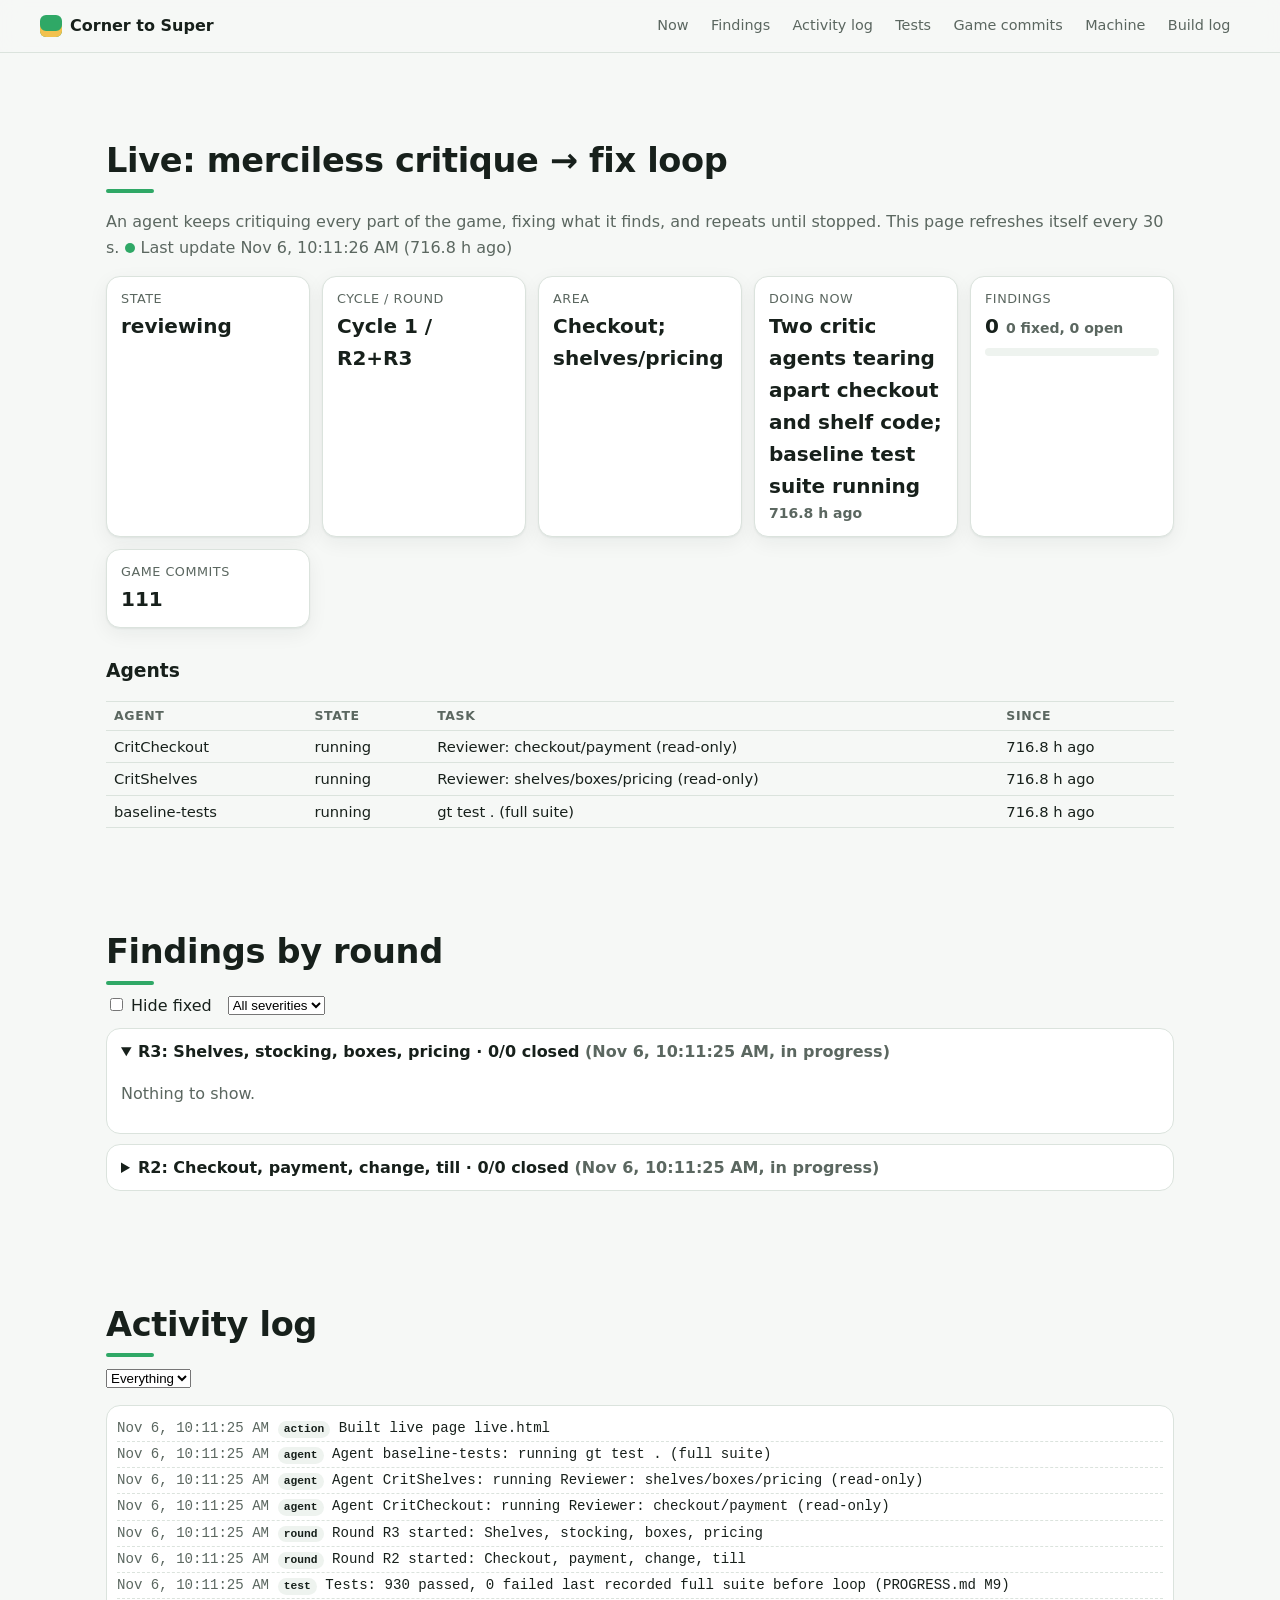
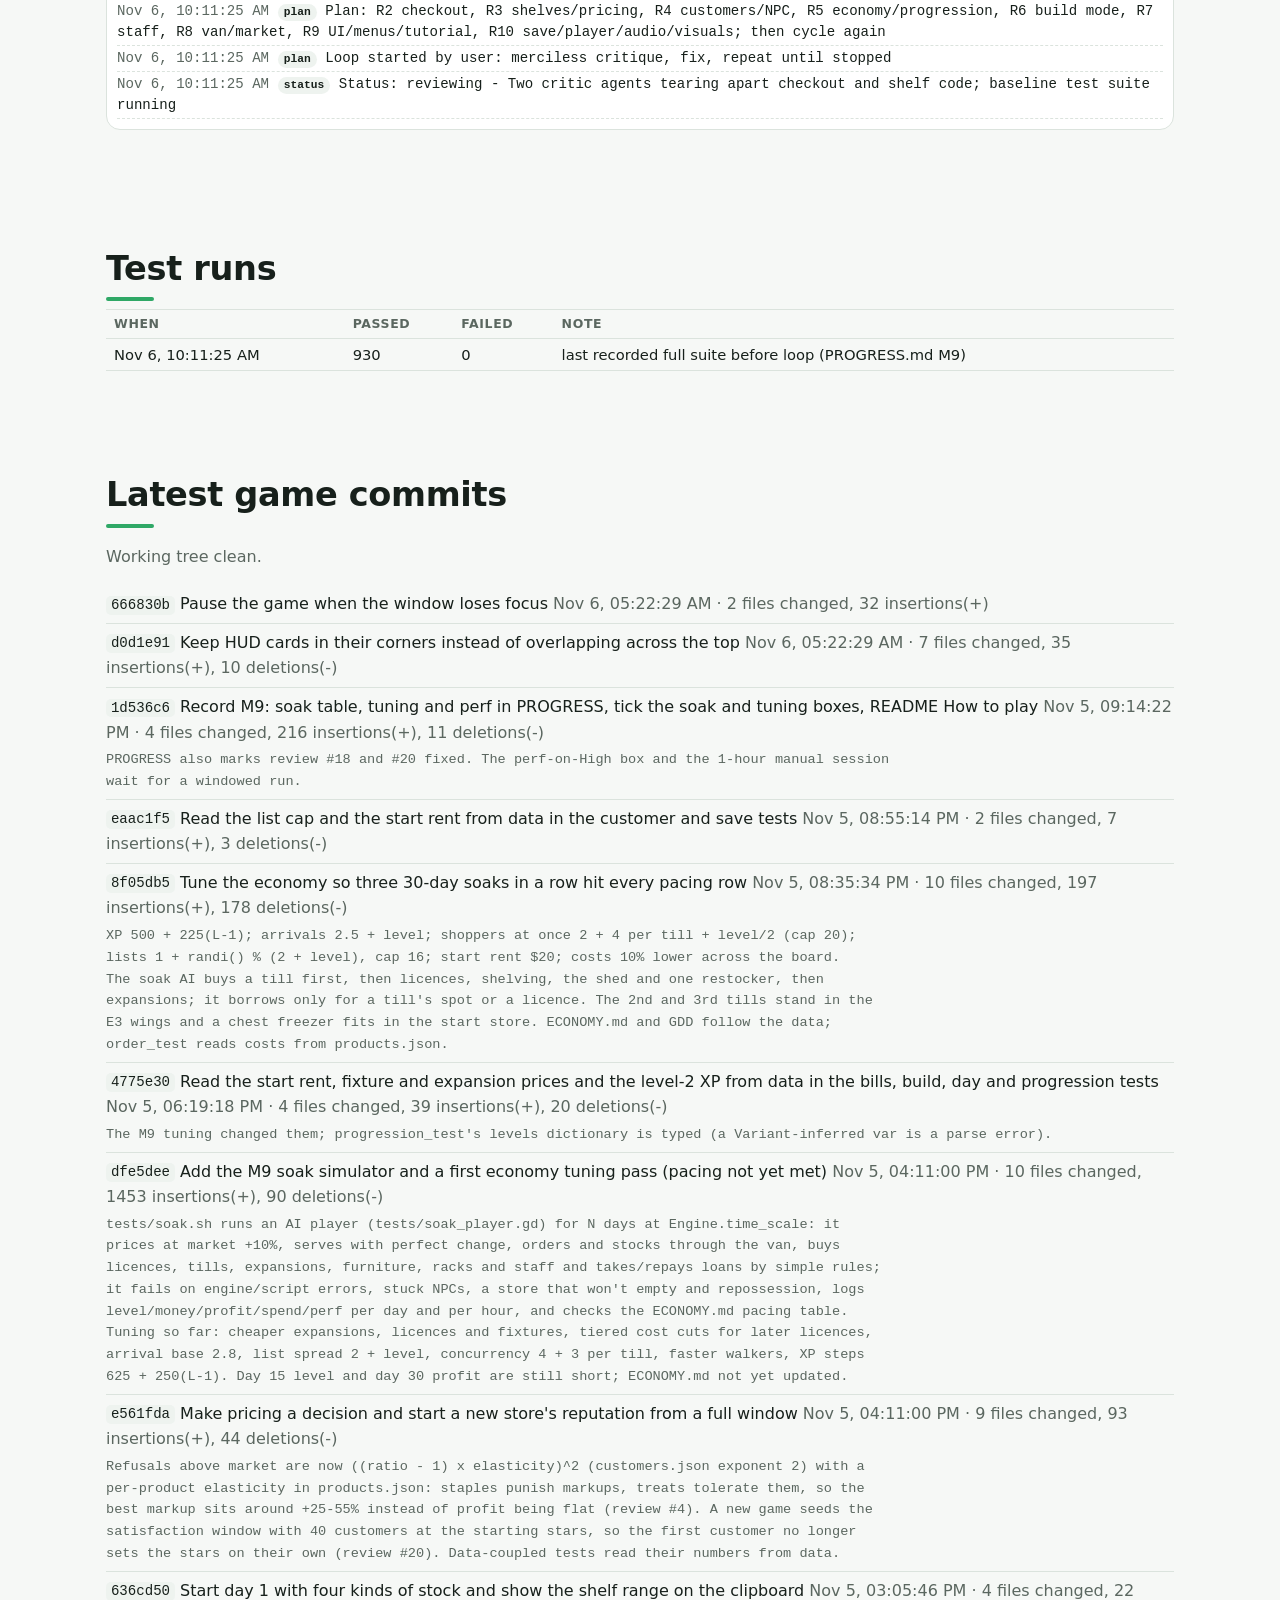
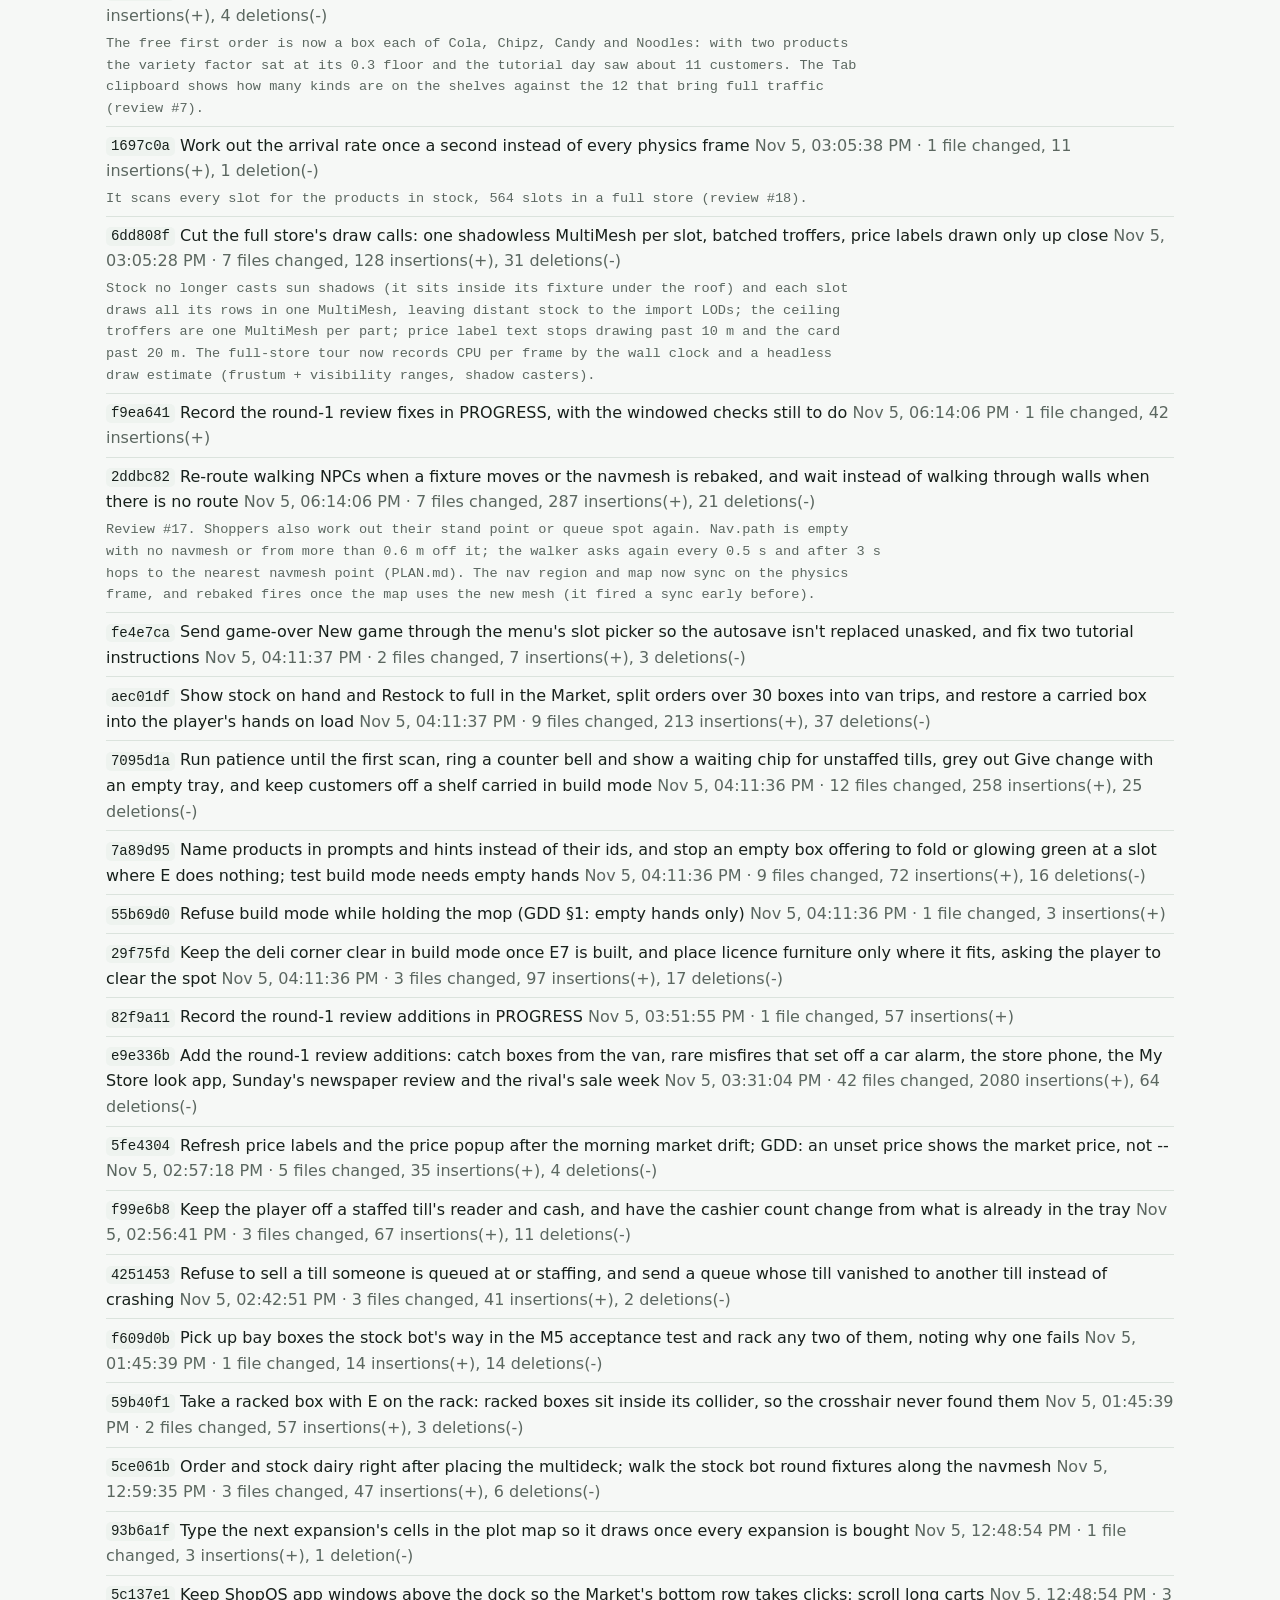
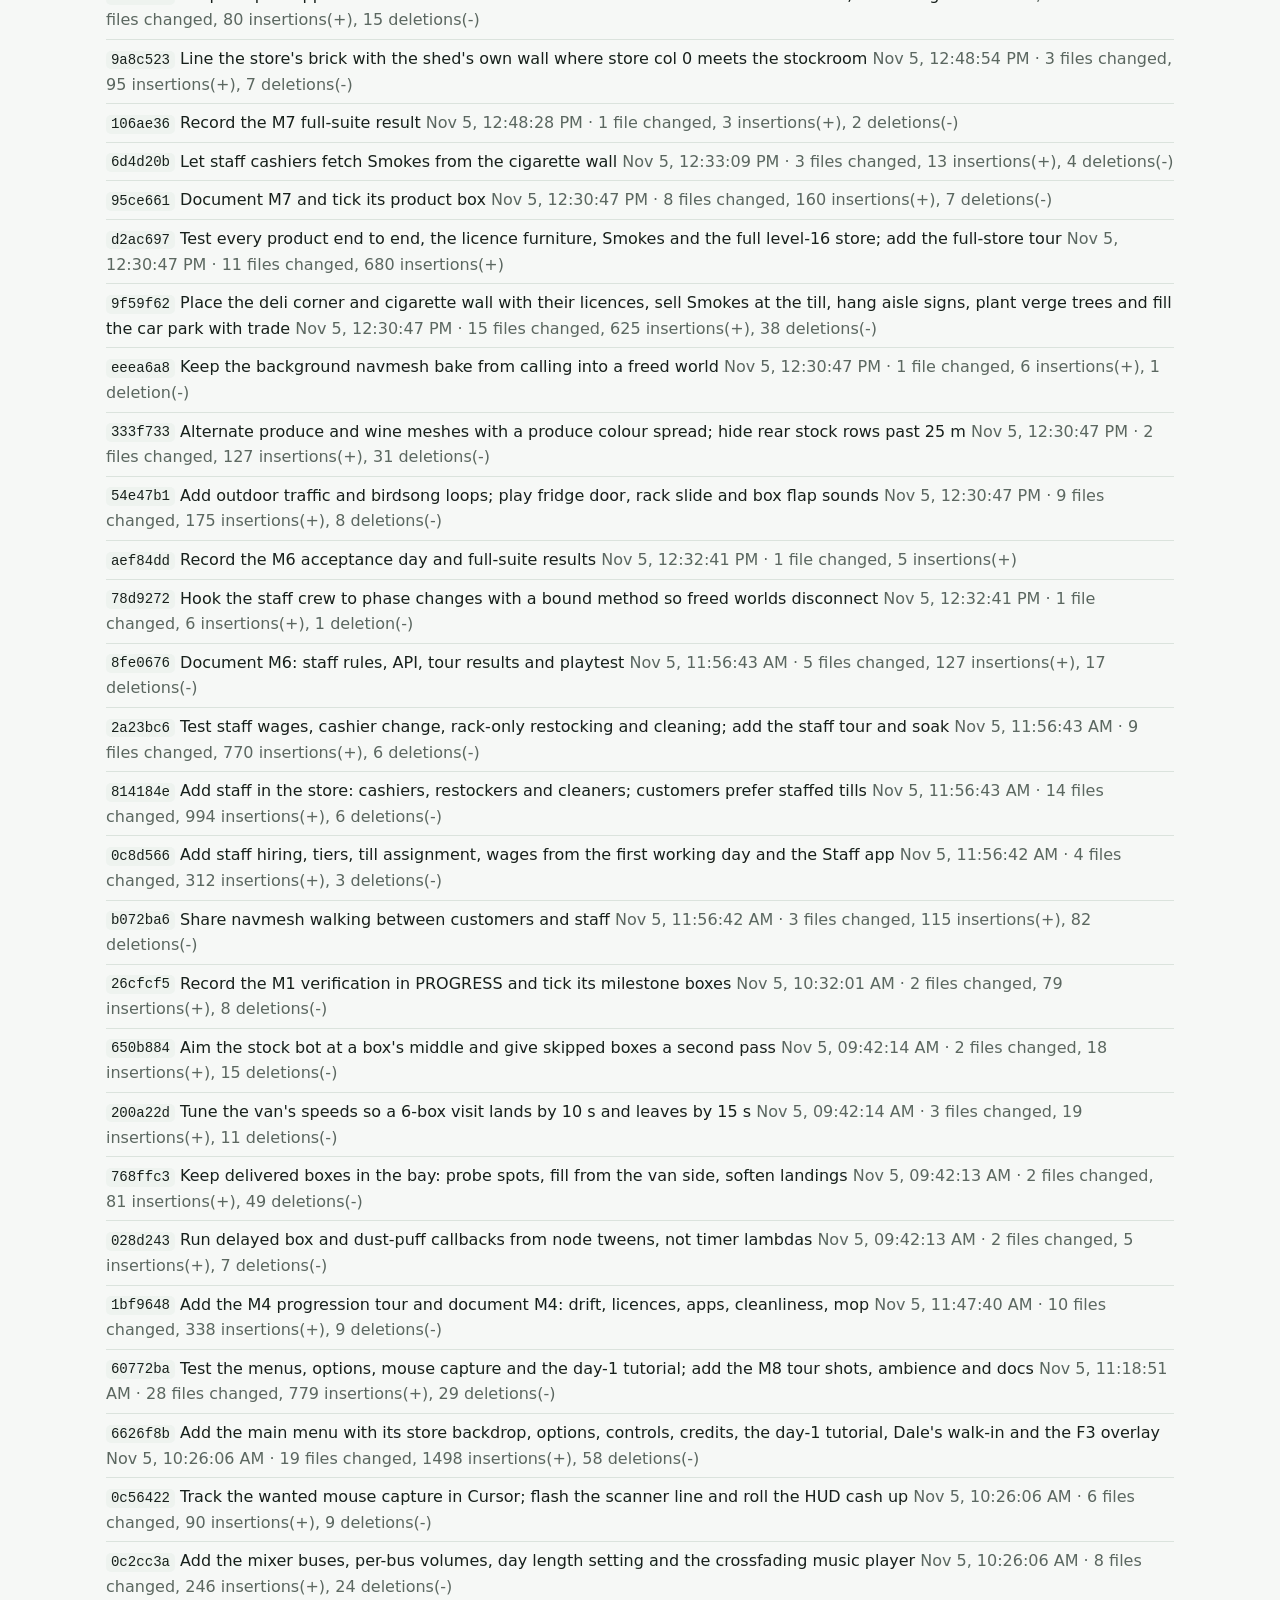
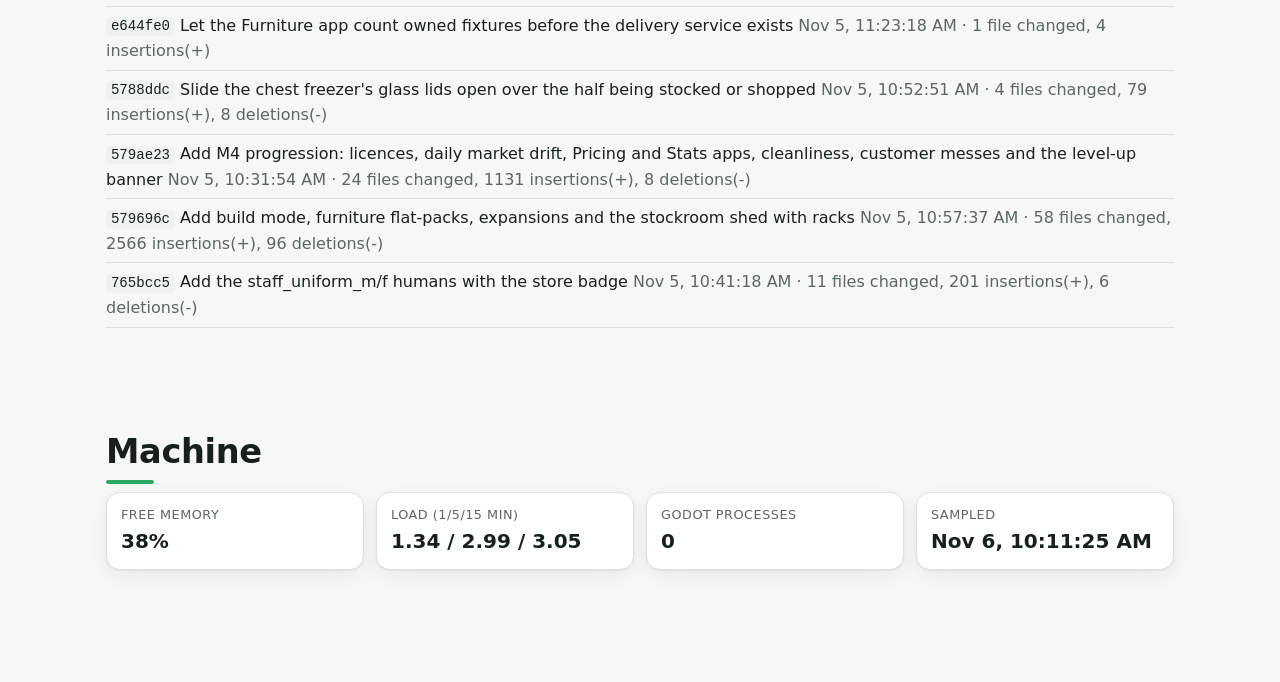
==== live.html @ 52a5455a "Live: Built live page live.html" ====
<!doctype html>
<html lang="en">
<head>
<meta charset="utf-8">
<meta name="viewport" content="width=device-width, initial-scale=1">
<title>Corner to Super: live review loop</title>
<meta name="color-scheme" content="light dark">
<link rel="stylesheet" href="style.css">
<link rel="stylesheet" href="live.css">
<script src="live.js" defer></script>
</head>
<body>
<header class="topbar">
  <a class="brand" href="index.html"><span class="logo" aria-hidden="true"></span>Corner to Super</a>
  <nav aria-label="Sections">
    <a href="#now">Now</a>
    <a href="#findings">Findings</a>
    <a href="#log">Activity log</a>
    <a href="#tests">Tests</a>
    <a href="#commits">Game commits</a>
    <a href="#machine">Machine</a>
    <a href="index.html">Build log</a>
  </nav>
</header>
<main>
<section id="now">
  <h2>Live: merciless critique &rarr; fix loop</h2>
  <p class="muted">An agent keeps critiquing every part of the game, fixing what it finds, and repeats until stopped.
    This page refreshes itself every 30 s. <span id="fresh"></span></p>
  <div class="cards" id="statuscards"></div>
  <h3>Agents</h3>
  <div id="agents"></div>
</section>
<section id="findings">
  <h2>Findings by round</h2>
  <div class="filters">
    <label><input type="checkbox" id="hideClosed"> Hide fixed</label>
    <select id="sevFilter"><option value="">All severities</option><option>P0</option><option>P1</option><option>P2</option><option>P3</option></select>
  </div>
  <div id="rounds"></div>
</section>
<section id="log">
  <h2>Activity log</h2>
  <select id="kindFilter"><option value="">Everything</option></select>
  <ol id="logList" class="loglist" reversed></ol>
</section>
<section id="tests">
  <h2>Test runs</h2>
  <div id="testTable"></div>
</section>
<section id="commits">
  <h2>Latest game commits</h2>
  <p class="muted" id="dirty"></p>
  <div id="commitList"></div>
</section>
<section id="machine">
  <h2>Machine</h2>
  <div class="cards" id="machineCards"></div>
</section>
</main>
</body>
</html>
---- style.css ----
:root {
  --green: #2FA866;
  --green-ink: #1f7d4a;
  --gold: #F2C14E;
  --gold-ink: #9a6c00;
  --red: #d9534f;
  --bg: #f6f8f6;
  --surface: #ffffff;
  --surface-2: #eef3ef;
  --text: #17201b;
  --muted: #5b6760;
  --line: #dbe3dd;
  --shadow: 0 1px 2px rgba(20, 40, 30, .06), 0 6px 20px rgba(20, 40, 30, .06);
  --radius: 14px;
  --font: system-ui, -apple-system, "Segoe UI", Roboto, "Helvetica Neue", Arial, sans-serif;
  --mono: ui-monospace, SFMono-Regular, Menlo, Consolas, monospace;
}
@media (prefers-color-scheme: dark) {
  :root {
    --green-ink: #5fd394;
    --gold-ink: #F2C14E;
    --bg: #0f1412;
    --surface: #161d1a;
    --surface-2: #1c2521;
    --text: #e6ece8;
    --muted: #98a59e;
    --line: #2a3530;
    --shadow: 0 1px 2px rgba(0, 0, 0, .3), 0 6px 20px rgba(0, 0, 0, .25);
  }
}

* { box-sizing: border-box; }
html { scroll-behavior: smooth; scroll-padding-top: 64px; }
@media (prefers-reduced-motion: reduce) { html { scroll-behavior: auto; } }
body {
  margin: 0; font: 16px/1.6 var(--font); color: var(--text); background: var(--bg);
  -webkit-text-size-adjust: 100%;
}
a { color: var(--green-ink); }
code { font: .88em var(--mono); background: var(--surface-2); padding: .1em .35em; border-radius: 5px; }
img { max-width: 100%; height: auto; display: block; }

.topbar {
  position: sticky; top: 0; z-index: 10; display: flex; align-items: center; gap: 1rem;
  padding: .6rem clamp(1rem, 4vw, 2.5rem); background: color-mix(in srgb, var(--bg) 88%, transparent);
  backdrop-filter: blur(10px); border-bottom: 1px solid var(--line);
}
.brand { font-weight: 800; color: var(--text); text-decoration: none; display: flex; align-items: center; gap: .5rem; white-space: nowrap; }
.logo { width: 22px; height: 22px; border-radius: 6px; background: var(--green); box-shadow: inset 0 -6px 0 var(--gold); }
.topbar nav { display: flex; gap: .2rem; overflow-x: auto; scrollbar-width: none; margin-left: auto; }
.topbar nav::-webkit-scrollbar { display: none; }
.topbar nav a { color: var(--muted); text-decoration: none; padding: .3rem .6rem; border-radius: 99px; font-size: .9rem; white-space: nowrap; }
.topbar nav a:hover { background: var(--surface-2); color: var(--text); }

main { max-width: 1180px; margin: 0 auto; padding: 0 clamp(1rem, 4vw, 2.5rem); }
section { padding: 3.5rem 0 1rem; }
h1, h2, h3 { line-height: 1.2; }
h2 { font-size: clamp(1.6rem, 3vw, 2.1rem); margin: 0 0 .5rem; letter-spacing: -.01em; }
h2::after { content: ""; display: block; width: 48px; height: 4px; border-radius: 2px; background: var(--green); margin-top: .5rem; }
section > h3 { margin-top: 2rem; }
.lead { color: var(--muted); max-width: 70ch; }

.hero { display: grid; grid-template-columns: 1.3fr 1fr; gap: 2.5rem; align-items: center; padding-top: 3rem; }
.eyebrow { text-transform: uppercase; letter-spacing: .08em; font-size: .78rem; color: var(--green-ink); font-weight: 700; margin: 0; }
.hero h1 { font-size: clamp(2.6rem, 7vw, 4.4rem); margin: .2rem 0 .6rem; letter-spacing: -.03em; font-weight: 900; }
.hero h1 { background: linear-gradient(90deg, var(--green) 0%, var(--green) 55%, var(--gold) 100%); -webkit-background-clip: text; background-clip: text; color: transparent; }
.pitch { font-size: 1.22rem; }
.gold { color: var(--gold-ink); font-weight: 700; }
.note { font-size: .88rem; color: var(--muted); border-left: 3px solid var(--gold); padding-left: .8rem; }
.hero-stats { display: flex; flex-wrap: wrap; gap: .5rem; margin: 1rem 0; }
.hero-stats span { background: var(--surface); border: 1px solid var(--line); border-radius: 99px; padding: .25rem .75rem; font-size: .9rem; }
.hero-stats b { color: var(--green-ink); }
.hero-fig { margin: 0; background: var(--surface); border-radius: var(--radius); padding: .7rem; box-shadow: var(--shadow); border: 1px solid var(--line); transform: rotate(1.2deg); }
.hero-fig img { border-radius: 10px; width: 100%; }
figcaption { font-size: .84rem; color: var(--muted); margin-top: .5rem; }

.grid { display: grid; gap: 1rem; }
.features { grid-template-columns: repeat(auto-fill, minmax(320px, 1fr)); }
.two { grid-template-columns: repeat(auto-fit, minmax(min(100%, 420px), 1fr)); }
.card { background: var(--surface); border: 1px solid var(--line); border-radius: var(--radius); padding: 1.1rem 1.25rem; box-shadow: var(--shadow); }
.card h3 { margin: 0 0 .5rem; font-size: 1.1rem; }
.card ul { margin: 0; padding-left: 1.1rem; }
.card li { margin: .3rem 0; font-size: .95rem; }
.card p { font-size: .95rem; }
.card.accent-gold { border-top: 4px solid var(--gold); }
.card.accent-green { border-top: 4px solid var(--green); }
.ico { margin-right: .2rem; }

/* Timeline */
.legend { display: flex; flex-wrap: wrap; gap: .4rem .9rem; margin: 1rem 0; font-size: .85rem; color: var(--muted); }
.legend span::before { content: ""; display: inline-block; width: 10px; height: 10px; border-radius: 50%; margin-right: .35rem; background: var(--k); vertical-align: middle; }
.timeline { list-style: none; margin: 0; padding: 0 0 0 1.6rem; position: relative; }
.timeline::before { content: ""; position: absolute; left: .45rem; top: .4rem; bottom: .4rem; width: 3px; border-radius: 2px; background: linear-gradient(var(--green), var(--gold)); }
.timeline li { position: relative; margin: 0 0 1rem; }
.timeline li.day { margin: 1.4rem 0 .8rem; font-weight: 800; color: var(--muted); text-transform: uppercase; letter-spacing: .06em; font-size: .8rem; }
.timeline li.day::before { content: ""; position: absolute; left: -1.5rem; top: .35rem; width: 14px; height: 14px; border-radius: 4px; background: var(--text); }
.timeline .ev { background: var(--surface); border: 1px solid var(--line); border-radius: 12px; padding: .7rem 1rem; box-shadow: var(--shadow); }
.timeline .ev::before { content: ""; position: absolute; left: -1.42rem; top: 1rem; width: 12px; height: 12px; border-radius: 50%; background: var(--k, var(--green)); border: 3px solid var(--bg); }
.timeline time { font: 700 .82rem var(--mono); color: var(--muted); margin-right: .5rem; }
.timeline .kind { font-size: .72rem; text-transform: uppercase; letter-spacing: .06em; font-weight: 700; color: var(--k); }
.timeline h4 { margin: .15rem 0 .25rem; font-size: 1.02rem; }
.timeline p { margin: 0; font-size: .93rem; }
.k-plan { --k: #6c8cff; } .k-process { --k: #9b7bd8; } .k-milestone { --k: var(--green); }
.k-incident { --k: var(--red); } .k-review { --k: var(--gold); } .k-test { --k: #2bb3b1; }
.commits { margin-top: 1.5rem; background: var(--surface); border: 1px solid var(--line); border-radius: 12px; padding: .7rem 1rem; }
.commits summary { cursor: pointer; font-weight: 700; }
.commits ol { list-style: none; padding: 0; margin: .6rem 0 0; max-height: 420px; overflow: auto; font-size: .88rem; }
.commits li { display: grid; grid-template-columns: 7.5rem 4.5rem 1fr; gap: .5rem; padding: .25rem 0; border-top: 1px solid var(--line); }
.commits li span { color: var(--muted); font-family: var(--mono); font-size: .82rem; }

/* Diagram */
.diagram { margin: 1.5rem 0; background: var(--surface); border: 1px solid var(--line); border-radius: var(--radius); padding: 1rem; box-shadow: var(--shadow); overflow-x: auto; }
.diagram svg { min-width: 640px; width: 100%; height: auto; }
.dg-box rect { fill: var(--surface-2); stroke: var(--line); stroke-width: 1.5; }
.dg-main rect { fill: color-mix(in srgb, var(--green) 18%, var(--surface)); stroke: var(--green); }
.dg-gt rect { fill: color-mix(in srgb, var(--gold) 22%, var(--surface)); stroke: var(--gold); }
.dg-review rect { fill: color-mix(in srgb, var(--gold) 12%, var(--surface)); stroke: var(--gold-ink); stroke-dasharray: 5 4; }
.dg-agents > rect { fill: color-mix(in srgb, var(--green) 7%, var(--surface)); stroke: var(--green); stroke-dasharray: 6 4; }
.dg-chip rect { fill: var(--surface); stroke: var(--green); }
.diagram text { fill: var(--text); font: 700 15px var(--font); text-anchor: middle; }
.diagram .dg-chip text { font: 600 11.5px var(--font); }
.diagram .dg-sub { fill: var(--muted); font: 500 12px var(--font); }
.diagram .dg-left { text-anchor: start; }
.dg-lines path { fill: none; stroke: var(--muted); stroke-width: 2; }
.dg-arrowhead { fill: var(--muted); }

/* Tables */
.table-wrap { overflow-x: auto; background: var(--surface); border: 1px solid var(--line); border-radius: var(--radius); box-shadow: var(--shadow); }
table { border-collapse: collapse; width: 100%; font-size: .92rem; }
caption { text-align: left; font-weight: 700; padding: .8rem 1rem .4rem; }
th, td { text-align: left; padding: .45rem 1rem; border-top: 1px solid var(--line); vertical-align: top; }
th { font-size: .78rem; text-transform: uppercase; letter-spacing: .05em; color: var(--muted); }
td.num, th.num { text-align: right; font-variant-numeric: tabular-nums; }
tr.wip td { color: var(--muted); font-style: italic; }
.ok { color: var(--green-ink); font-weight: 700; } .bad { color: var(--red); font-weight: 700; }
.agents td:first-child { font-family: var(--mono); font-size: .85rem; white-space: nowrap; }

/* Numbers */
.stats { display: grid; grid-template-columns: repeat(auto-fill, minmax(150px, 1fr)); gap: .8rem; margin: 1rem 0 1.5rem; }
.stat { background: var(--surface); border: 1px solid var(--line); border-radius: var(--radius); padding: .9rem 1rem; box-shadow: var(--shadow); }
.stat b { display: block; font-size: 1.9rem; line-height: 1.1; color: var(--green-ink); font-variant-numeric: tabular-nums; }
.stat.gold b { color: var(--gold-ink); }
.stat span { font-size: .85rem; color: var(--muted); }
.chart-fig { margin: 0 0 1.5rem; background: var(--surface); border: 1px solid var(--line); border-radius: var(--radius); padding: 1rem; box-shadow: var(--shadow); }
.chart-fig figcaption { margin: 0 0 .6rem; }
.chart svg { width: 100%; height: auto; display: block; overflow: visible; }
.chart .axis { stroke: var(--line); }
.chart text { fill: var(--muted); font: 11px var(--font); }
.chart .lbl { fill: var(--text); font-weight: 700; }
.chart .lbl.fail { fill: var(--red); }
.chart .line { fill: none; stroke: var(--green); stroke-width: 2.5; }
.chart .area { fill: color-mix(in srgb, var(--green) 14%, transparent); }
.chart .dot { fill: var(--green); stroke: var(--surface); stroke-width: 2; }
.chart .dot.fail { fill: var(--surface); stroke: var(--red); stroke-width: 2.5; }
.chart .bar { fill: var(--gold); }
.chart .bar:hover, .chart .dot:hover { opacity: .75; }

/* Gallery */
.gallery { display: grid; grid-template-columns: repeat(auto-fit, minmax(min(100%, 300px), 1fr)); gap: 1rem; align-items: start; }
.gallery figure { margin: 0; background: var(--surface); border: 1px solid var(--line); border-radius: var(--radius); padding: .6rem; box-shadow: var(--shadow); }
.gallery img { border-radius: 8px; }
.tracks li { font-style: italic; }

/* Status */
.wip-card { border-left: 4px solid var(--gold); }
.wip-card .who { font-size: .82rem; color: var(--muted); font-family: var(--mono); }
.deferred details { background: var(--surface); border: 1px solid var(--line); border-radius: 12px; padding: .6rem 1rem; margin: .5rem 0; }
.deferred summary { cursor: pointer; font-weight: 700; }
.deferred summary small { color: var(--muted); font-weight: 500; margin-left: .4rem; }
.deferred ul { margin: .5rem 0 .2rem; padding-left: 1.2rem; font-size: .92rem; }
.deferred li { margin: .3rem 0; overflow-wrap: anywhere; }

footer { max-width: 1180px; margin: 3rem auto 0; padding: 1.5rem clamp(1rem, 4vw, 2.5rem) 3rem; color: var(--muted); font-size: .85rem; border-top: 1px solid var(--line); }

@media (max-width: 820px) {
  .hero { grid-template-columns: 1fr; gap: 1.5rem; }
  .hero-fig { transform: none; max-width: 480px; }
  .topbar .brand { display: none; }
  .topbar nav { margin-left: 0; }
  .commits li { grid-template-columns: 6.5rem 1fr; }
  .commits li span:nth-child(2) { display: none; }
}
---- live.css ----
main { max-width: 1100px; margin: 0 auto; padding: 0 16px 64px; }
section { margin: 32px 0; }
.muted { color: var(--muted); }
.cards { display: grid; grid-template-columns: repeat(auto-fit, minmax(170px, 1fr)); gap: 12px; }
.card { background: var(--surface); border: 1px solid var(--line); border-radius: var(--radius); padding: 12px 14px; box-shadow: var(--shadow); }
.card .k { font-size: .8em; color: var(--muted); text-transform: uppercase; letter-spacing: .04em; }
.card .v { font-size: 1.25em; font-weight: 600; word-break: break-word; }
.pill { display: inline-block; padding: 0 .55em; border-radius: 99px; font-size: .8em; font-weight: 600; background: var(--surface-2); }
.P0 { background: var(--red); color: #fff; }
.P1 { background: #e8833a; color: #fff; }
.P2 { background: var(--gold); color: #222; }
.P3 { background: var(--surface-2); }
.st-open { background: var(--red); color: #fff; }
.st-fixed { background: var(--green); color: #fff; }
.st-wontfix, .st-dup { background: var(--muted); color: #fff; }
.st-wip { background: var(--gold); color: #222; }
details.round { background: var(--surface); border: 1px solid var(--line); border-radius: var(--radius); padding: 10px 14px; margin: 10px 0; }
details.round summary { cursor: pointer; font-weight: 600; }
.finding { border-top: 1px solid var(--line); padding: 8px 0; }
.finding .detail { white-space: pre-wrap; font-size: .92em; color: var(--muted); margin-top: 4px; }
.bar { height: 8px; background: var(--surface-2); border-radius: 99px; overflow: hidden; margin: 6px 0; }
.bar > span { display: block; height: 100%; background: var(--green); }
.loglist { font: .88em/1.5 var(--mono); padding-left: 0; list-style: none; max-height: 70vh; overflow: auto; background: var(--surface); border: 1px solid var(--line); border-radius: var(--radius); padding: 10px; }
.loglist li { padding: 2px 0; border-bottom: 1px dashed var(--line); }
.loglist time { color: var(--muted); margin-right: .6em; }
table { border-collapse: collapse; width: 100%; font-size: .92em; }
th, td { text-align: left; padding: 4px 8px; border-bottom: 1px solid var(--line); vertical-align: top; }
.commit { border-bottom: 1px solid var(--line); padding: 6px 0; }
.commit pre { white-space: pre-wrap; font-size: .85em; color: var(--muted); margin: 4px 0 0; }
.filters { display: flex; gap: 16px; align-items: center; margin-bottom: 8px; }
.live-dot { display: inline-block; width: 10px; height: 10px; border-radius: 50%; background: var(--green); margin-right: 6px; animation: pulse 1.6s infinite; }
@keyframes pulse { 50% { opacity: .3; } }
@media (prefers-reduced-motion: reduce) { .live-dot { animation: none; } }
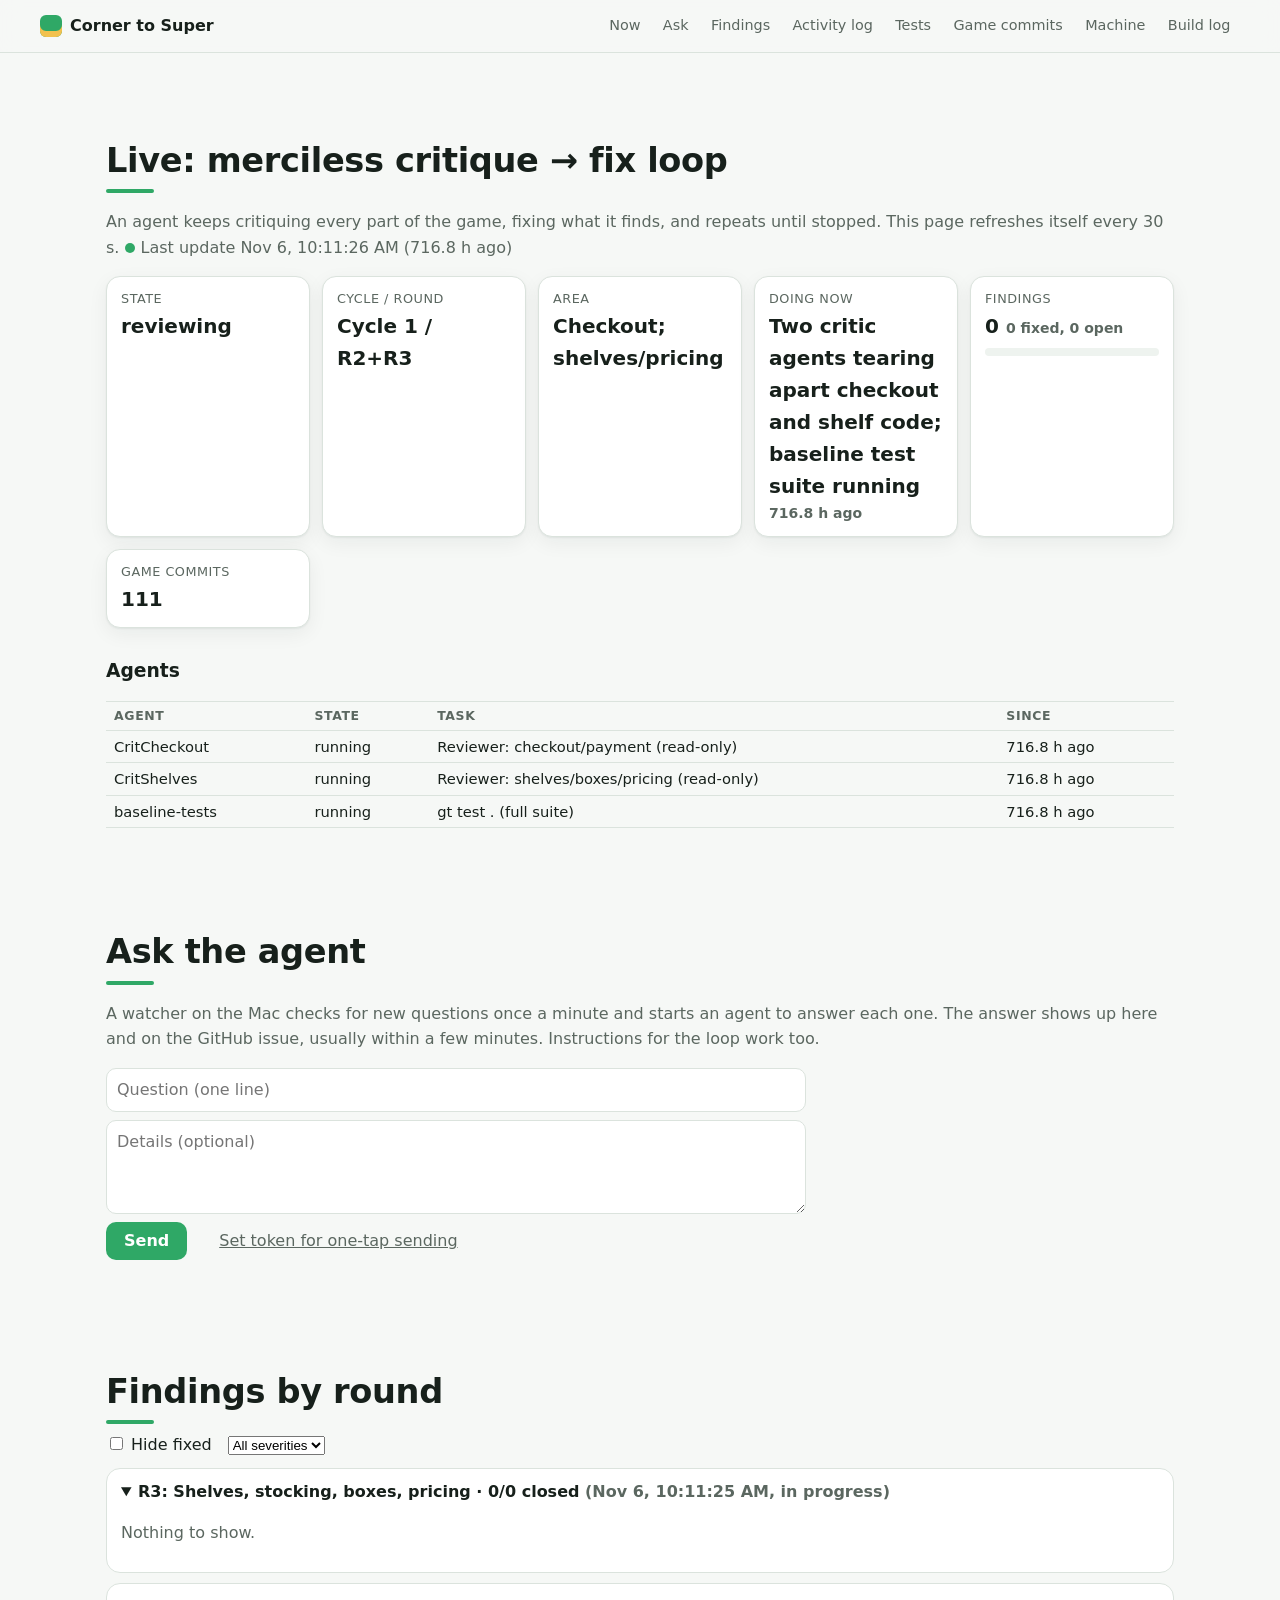
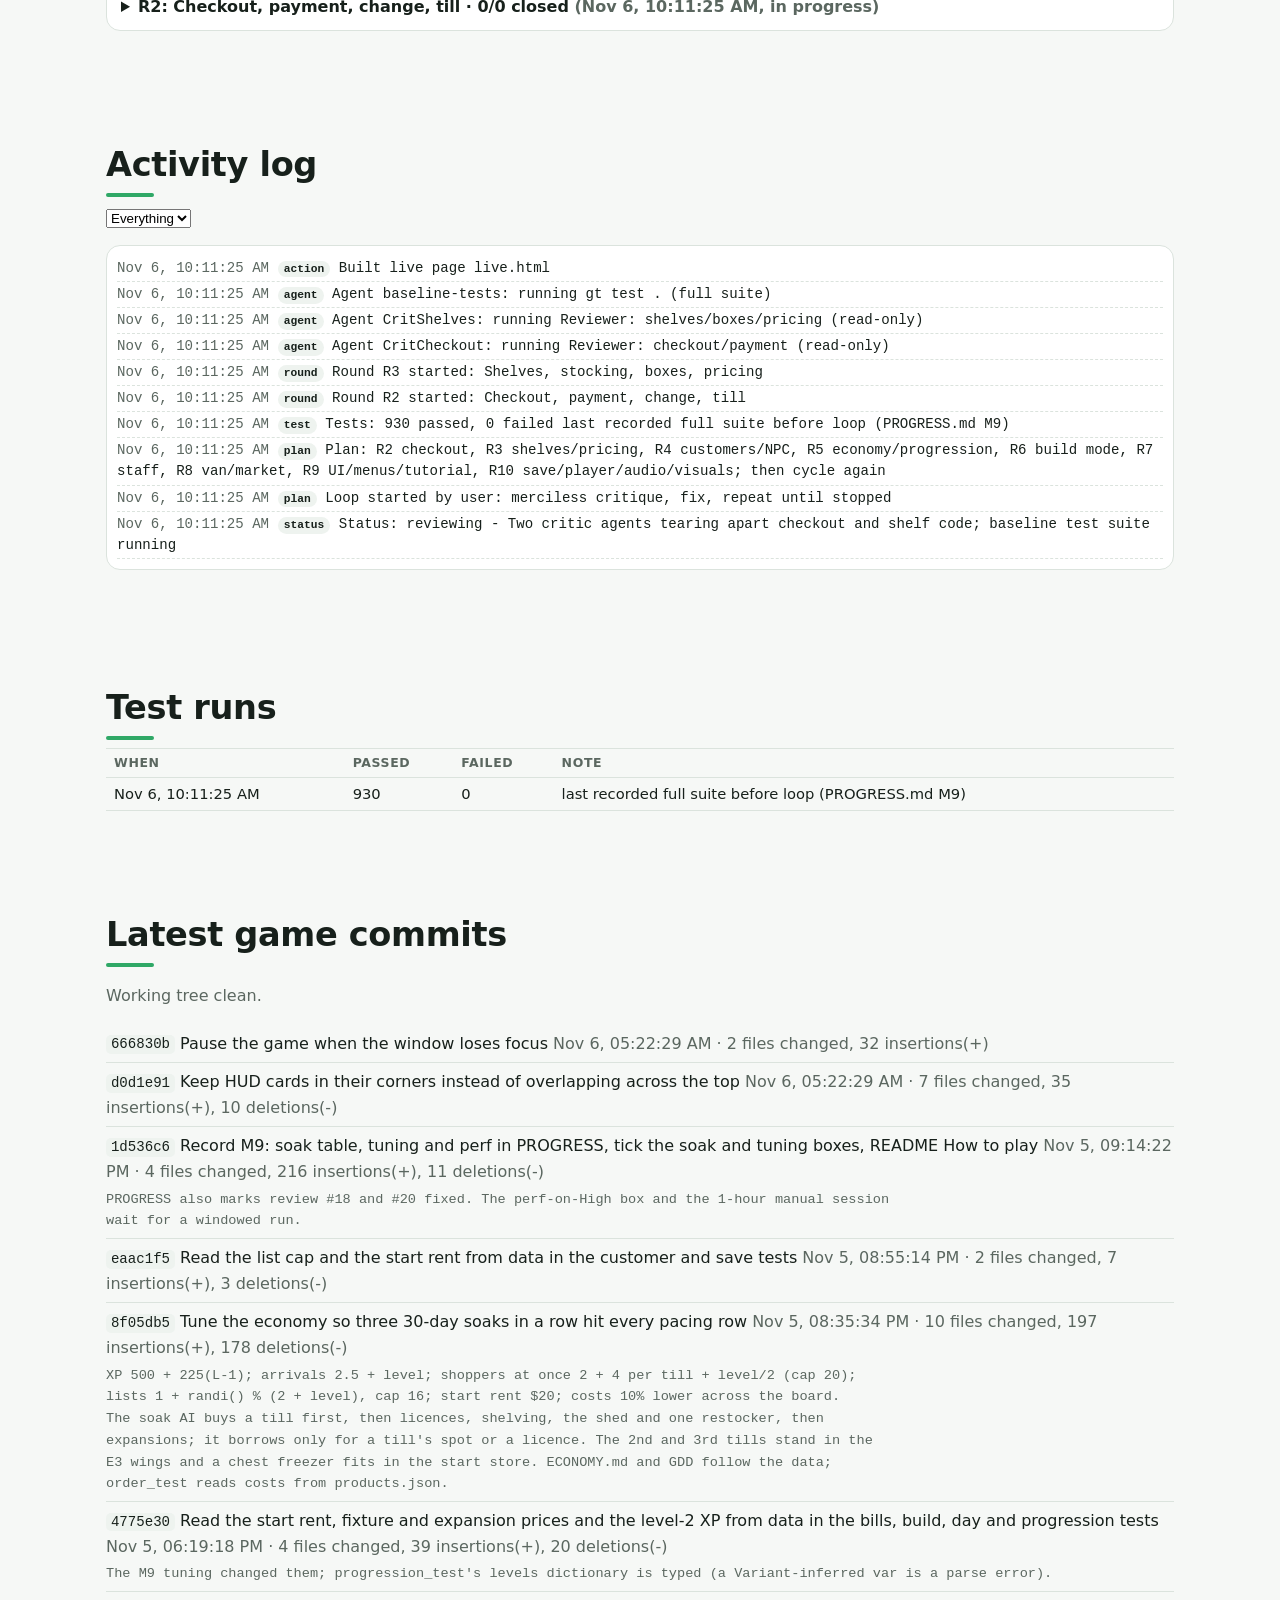
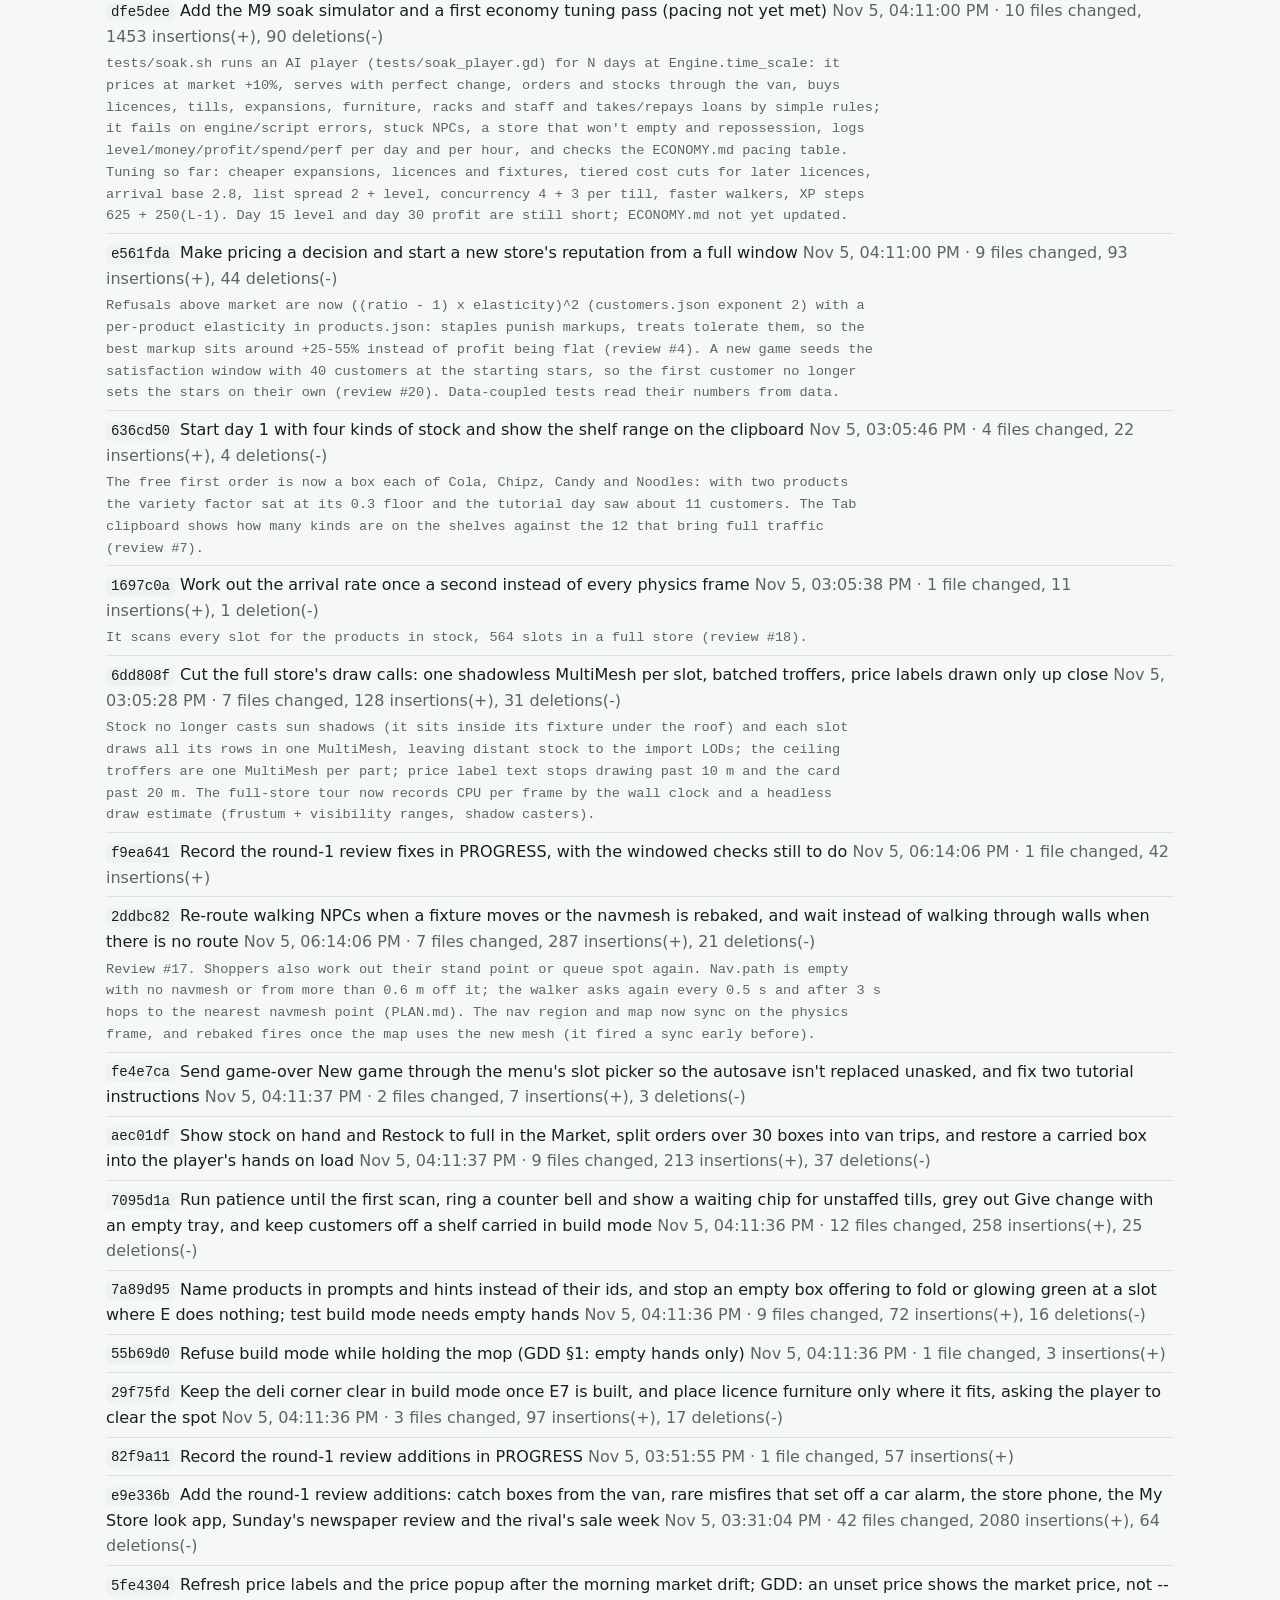
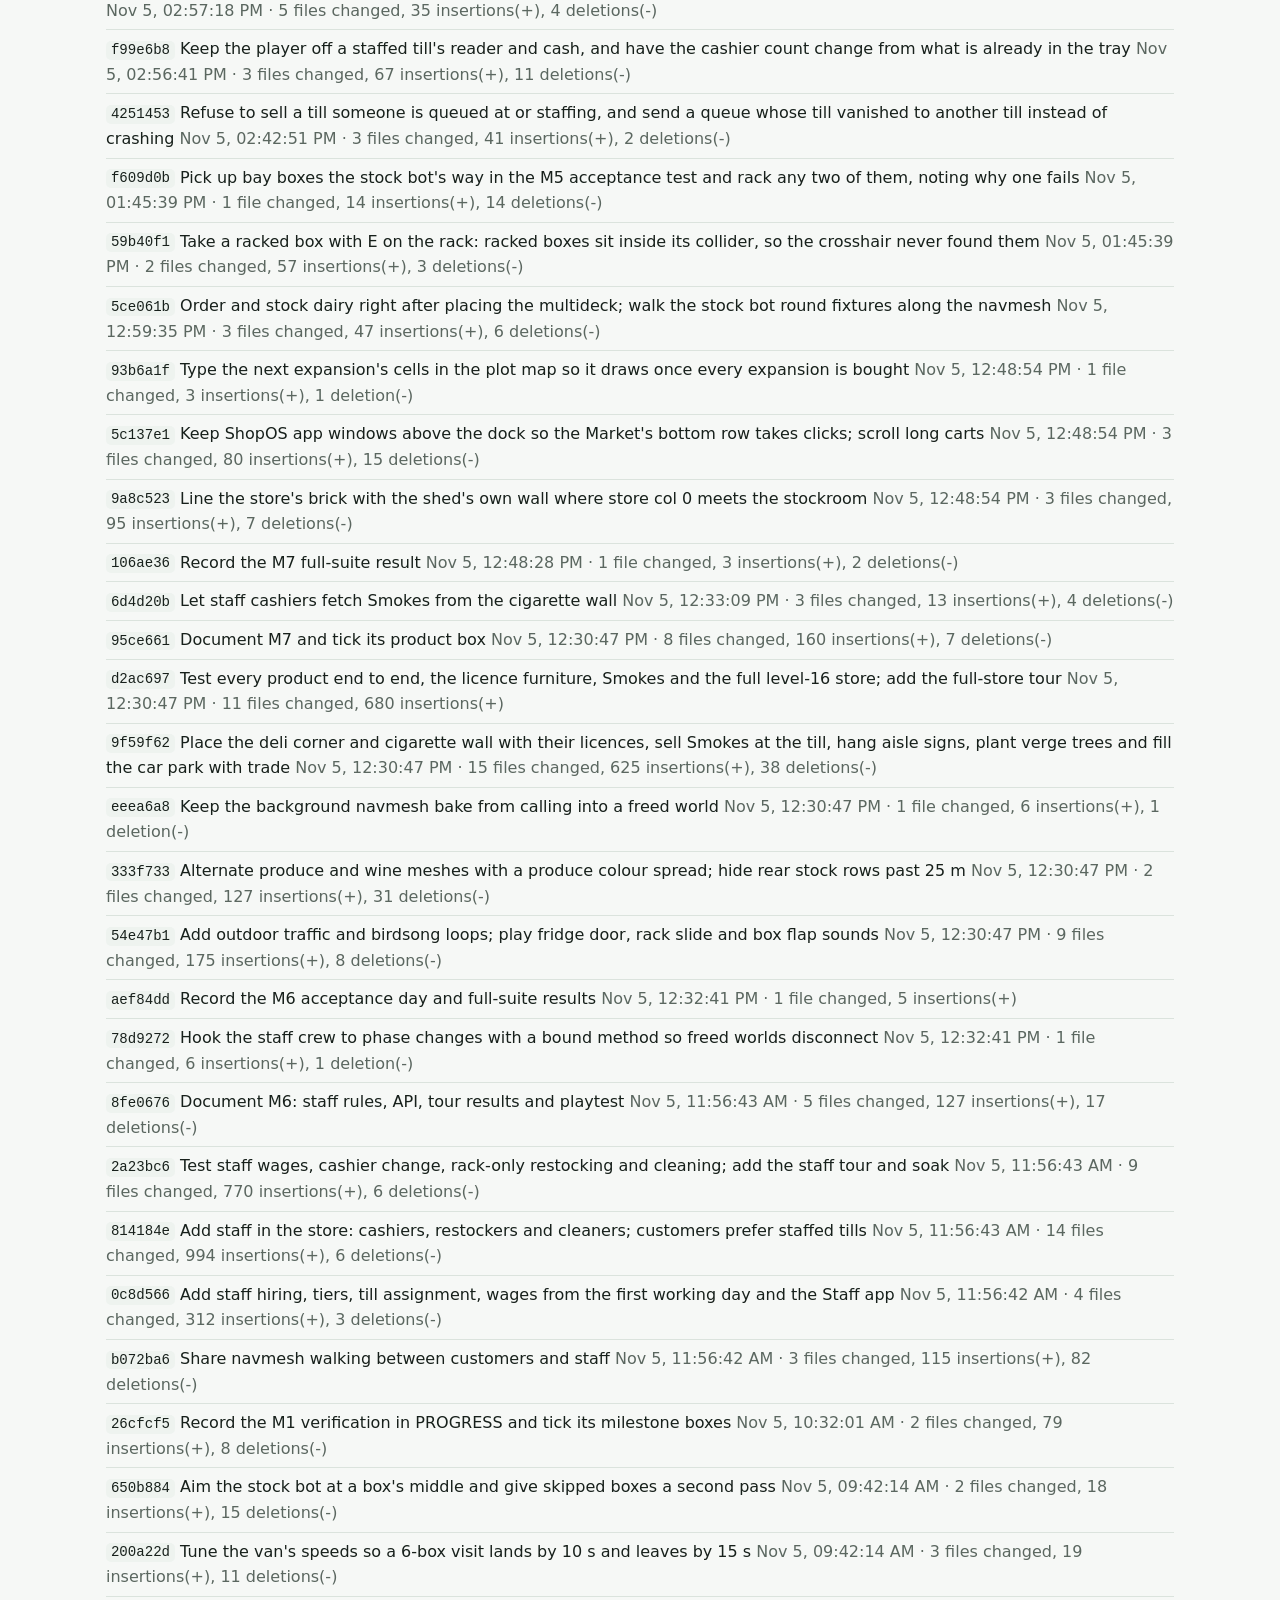
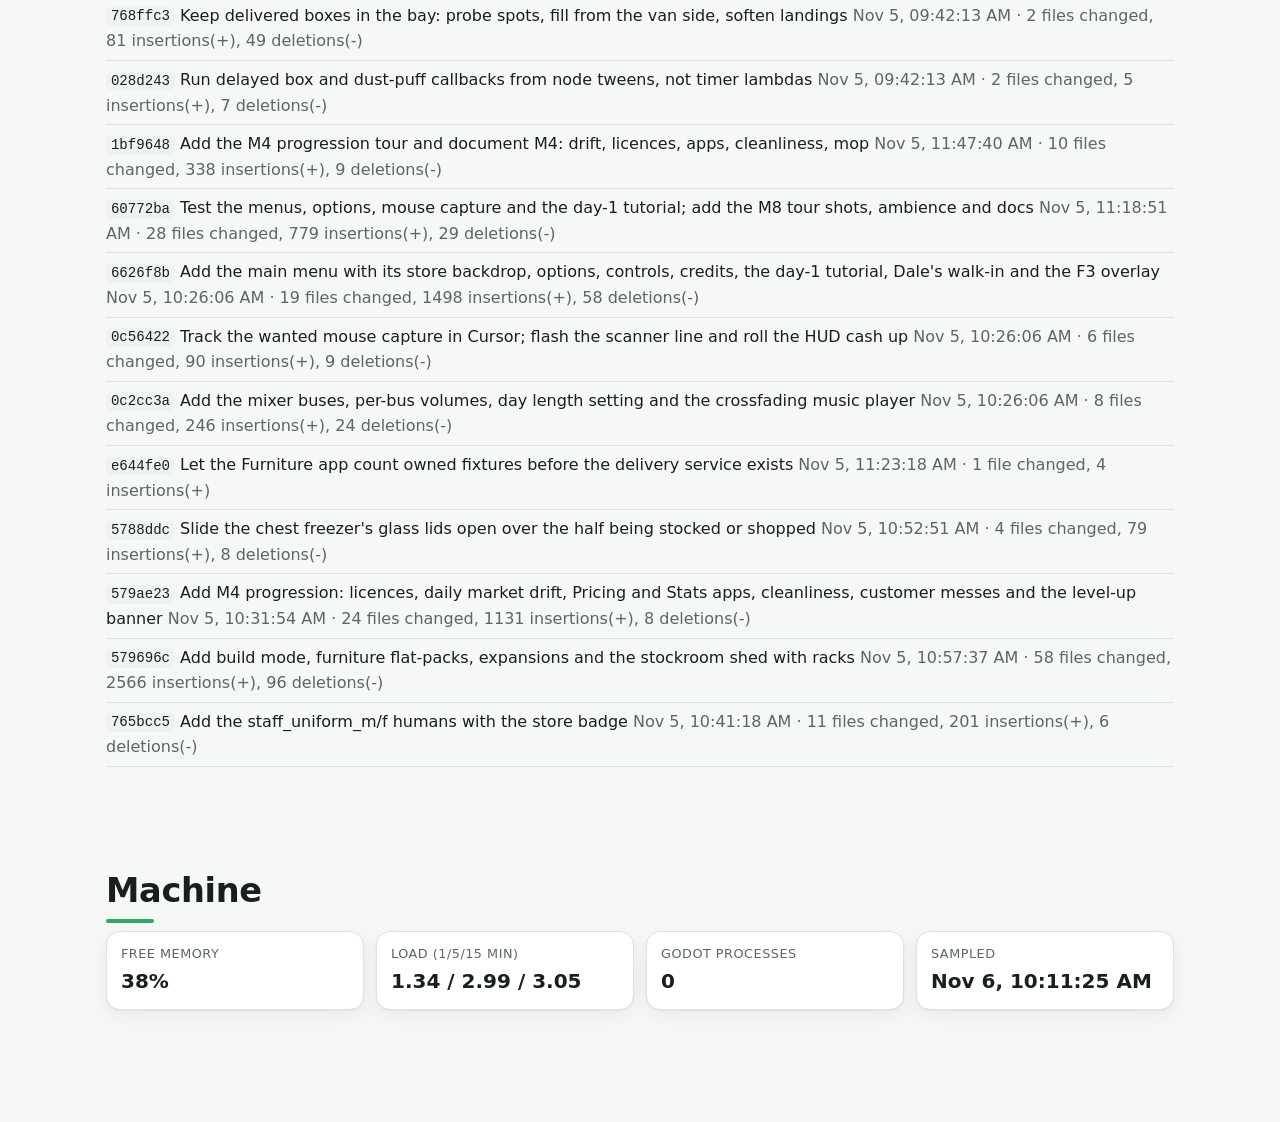
==== commit e29d916a: "Add the live loop page, live.py recorder and the question box with its 24/7 watcher" ====
--- a/live.html
+++ b/live.html
@@ -14,6 +14,7 @@
   <a class="brand" href="index.html"><span class="logo" aria-hidden="true"></span>Corner to Super</a>
   <nav aria-label="Sections">
     <a href="#now">Now</a>
+    <a href="#ask">Ask</a>
     <a href="#findings">Findings</a>
     <a href="#log">Activity log</a>
     <a href="#tests">Tests</a>
@@ -30,6 +31,21 @@
   <div class="cards" id="statuscards"></div>
   <h3>Agents</h3>
   <div id="agents"></div>
+</section>
+<section id="ask">
+  <h2>Ask the agent</h2>
+  <p class="muted">A watcher on the Mac checks for new questions once a minute and starts an agent to answer each one.
+    The answer shows up here and on the GitHub issue, usually within a few minutes. Instructions for the loop work too.</p>
+  <form id="askForm" class="askbox">
+    <input id="askTitle" placeholder="Question (one line)" required maxlength="200">
+    <textarea id="askBody" rows="3" placeholder="Details (optional)"></textarea>
+    <div class="filters">
+      <button type="submit">Send</button>
+      <span id="askMsg" class="muted"></span>
+      <a href="#" id="tokenLink" class="muted">Set token for one-tap sending</a>
+    </div>
+  </form>
+  <div id="qaList"></div>
 </section>
 <section id="findings">
   <h2>Findings by round</h2>
--- a/live.css
+++ b/live.css
@@ -31,3 +31,8 @@
 .live-dot { display: inline-block; width: 10px; height: 10px; border-radius: 50%; background: var(--green); margin-right: 6px; animation: pulse 1.6s infinite; }
 @keyframes pulse { 50% { opacity: .3; } }
 @media (prefers-reduced-motion: reduce) { .live-dot { animation: none; } }
+.askbox { display: grid; gap: 8px; max-width: 700px; }
+.askbox input, .askbox textarea { font: inherit; padding: 8px 10px; border: 1px solid var(--line); border-radius: 10px; background: var(--surface); color: var(--text); }
+.askbox button { font: inherit; font-weight: 600; padding: 6px 18px; border: 0; border-radius: 10px; background: var(--green); color: #fff; cursor: pointer; }
+.qa { background: var(--surface); border: 1px solid var(--line); border-radius: var(--radius); padding: 10px 14px; margin: 10px 0; }
+.qa .answer { white-space: pre-wrap; margin-top: 6px; }
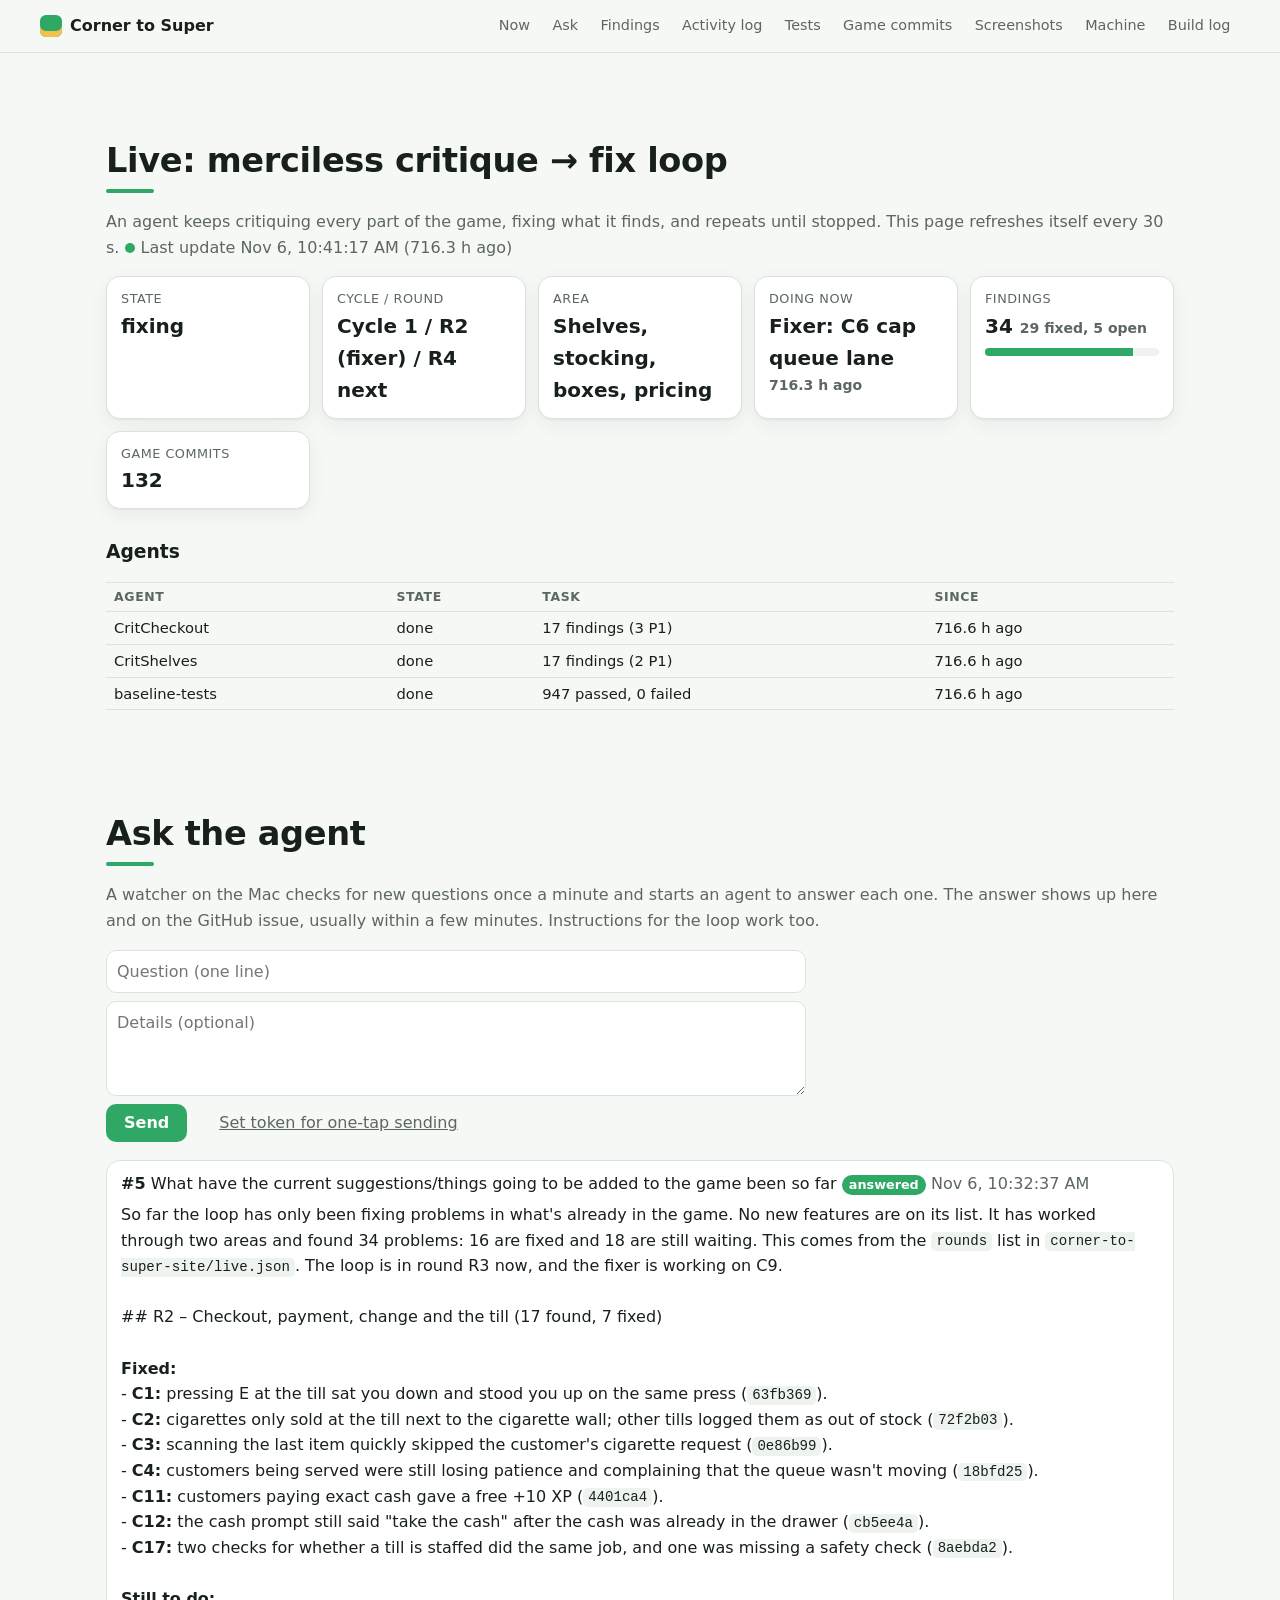
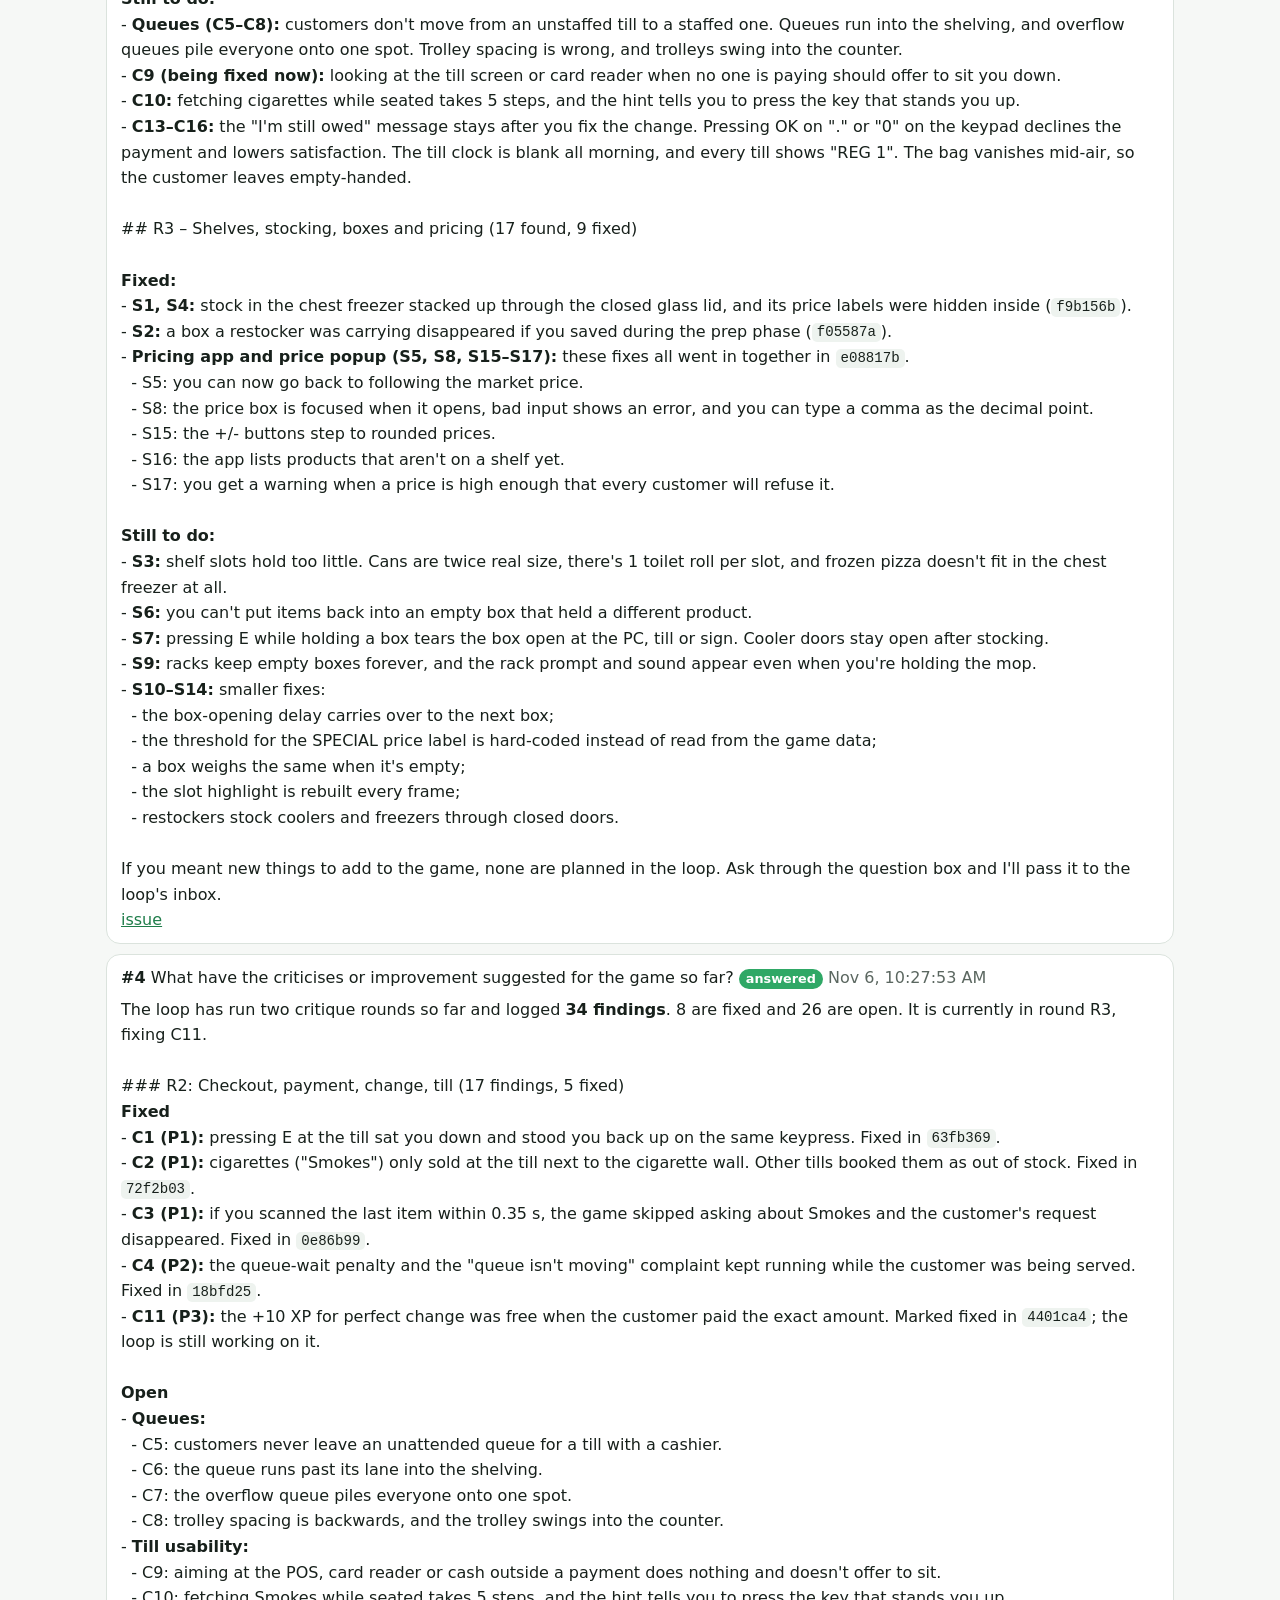
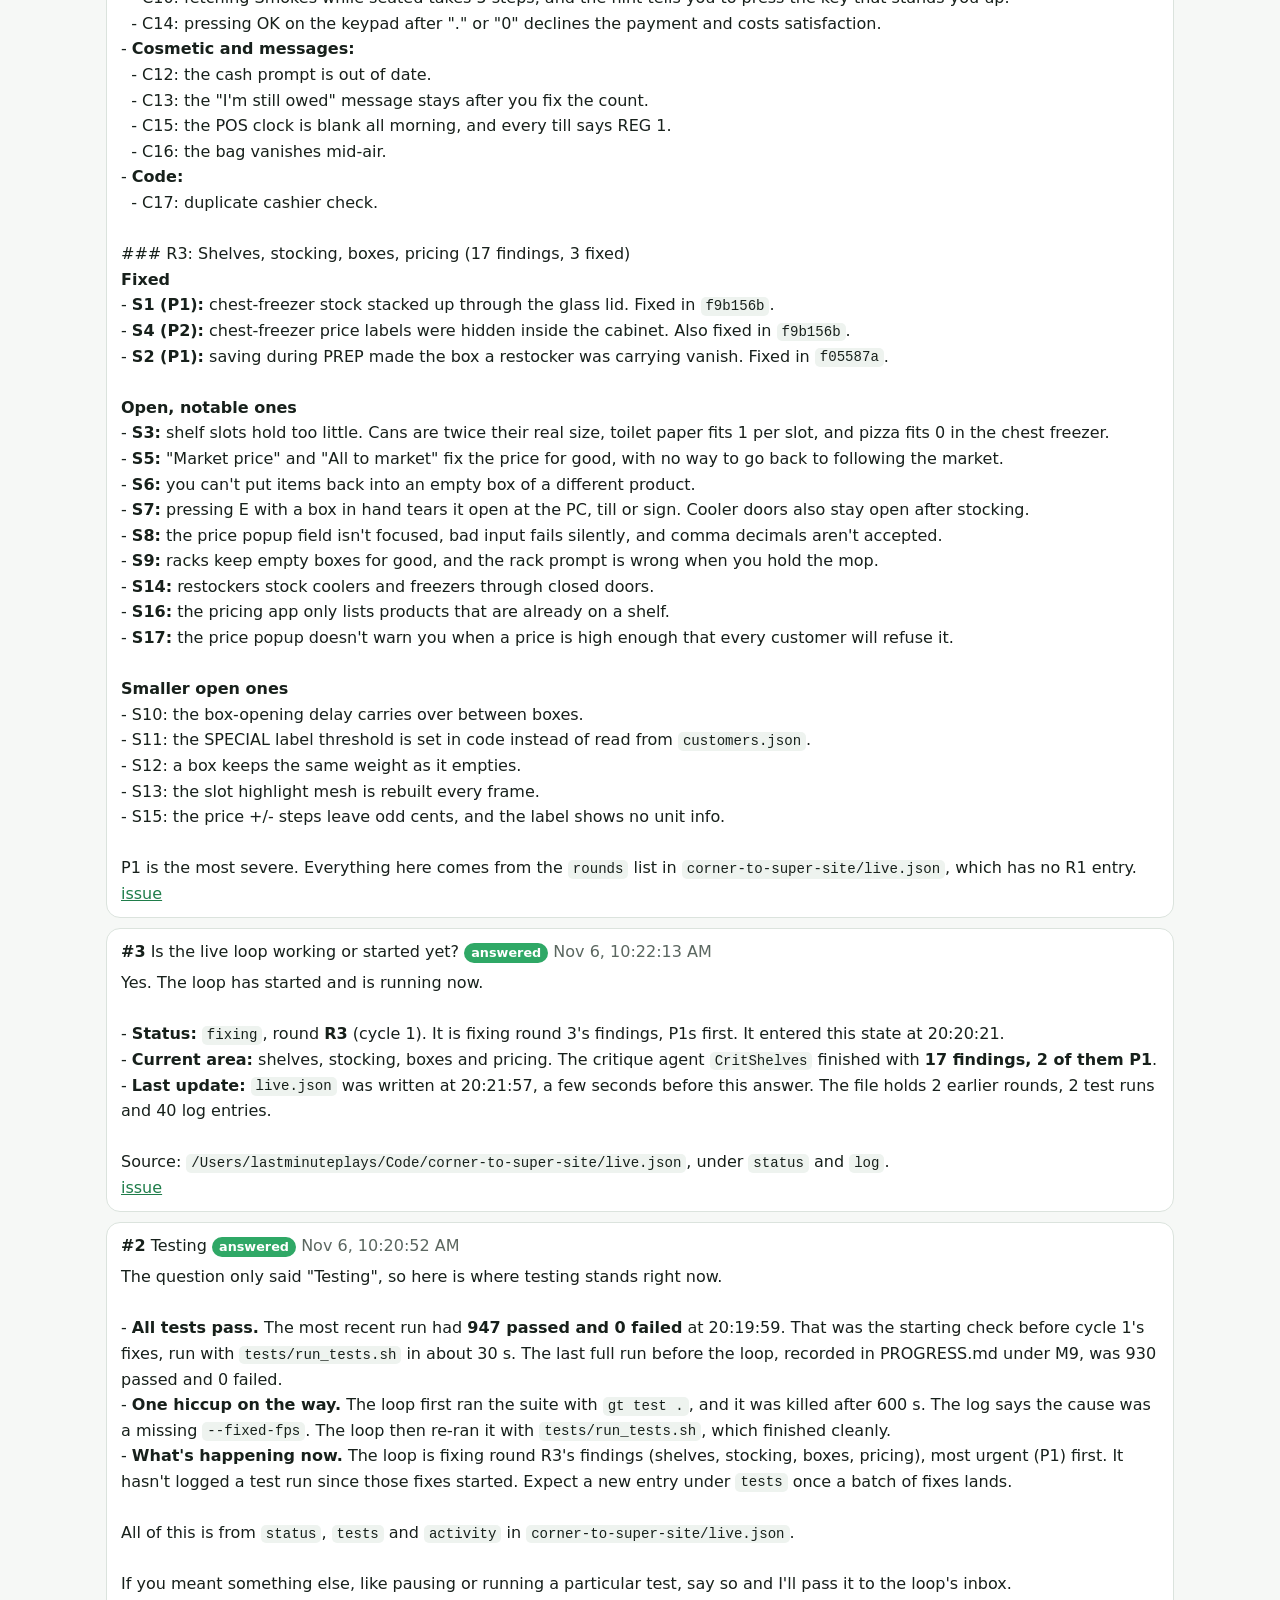
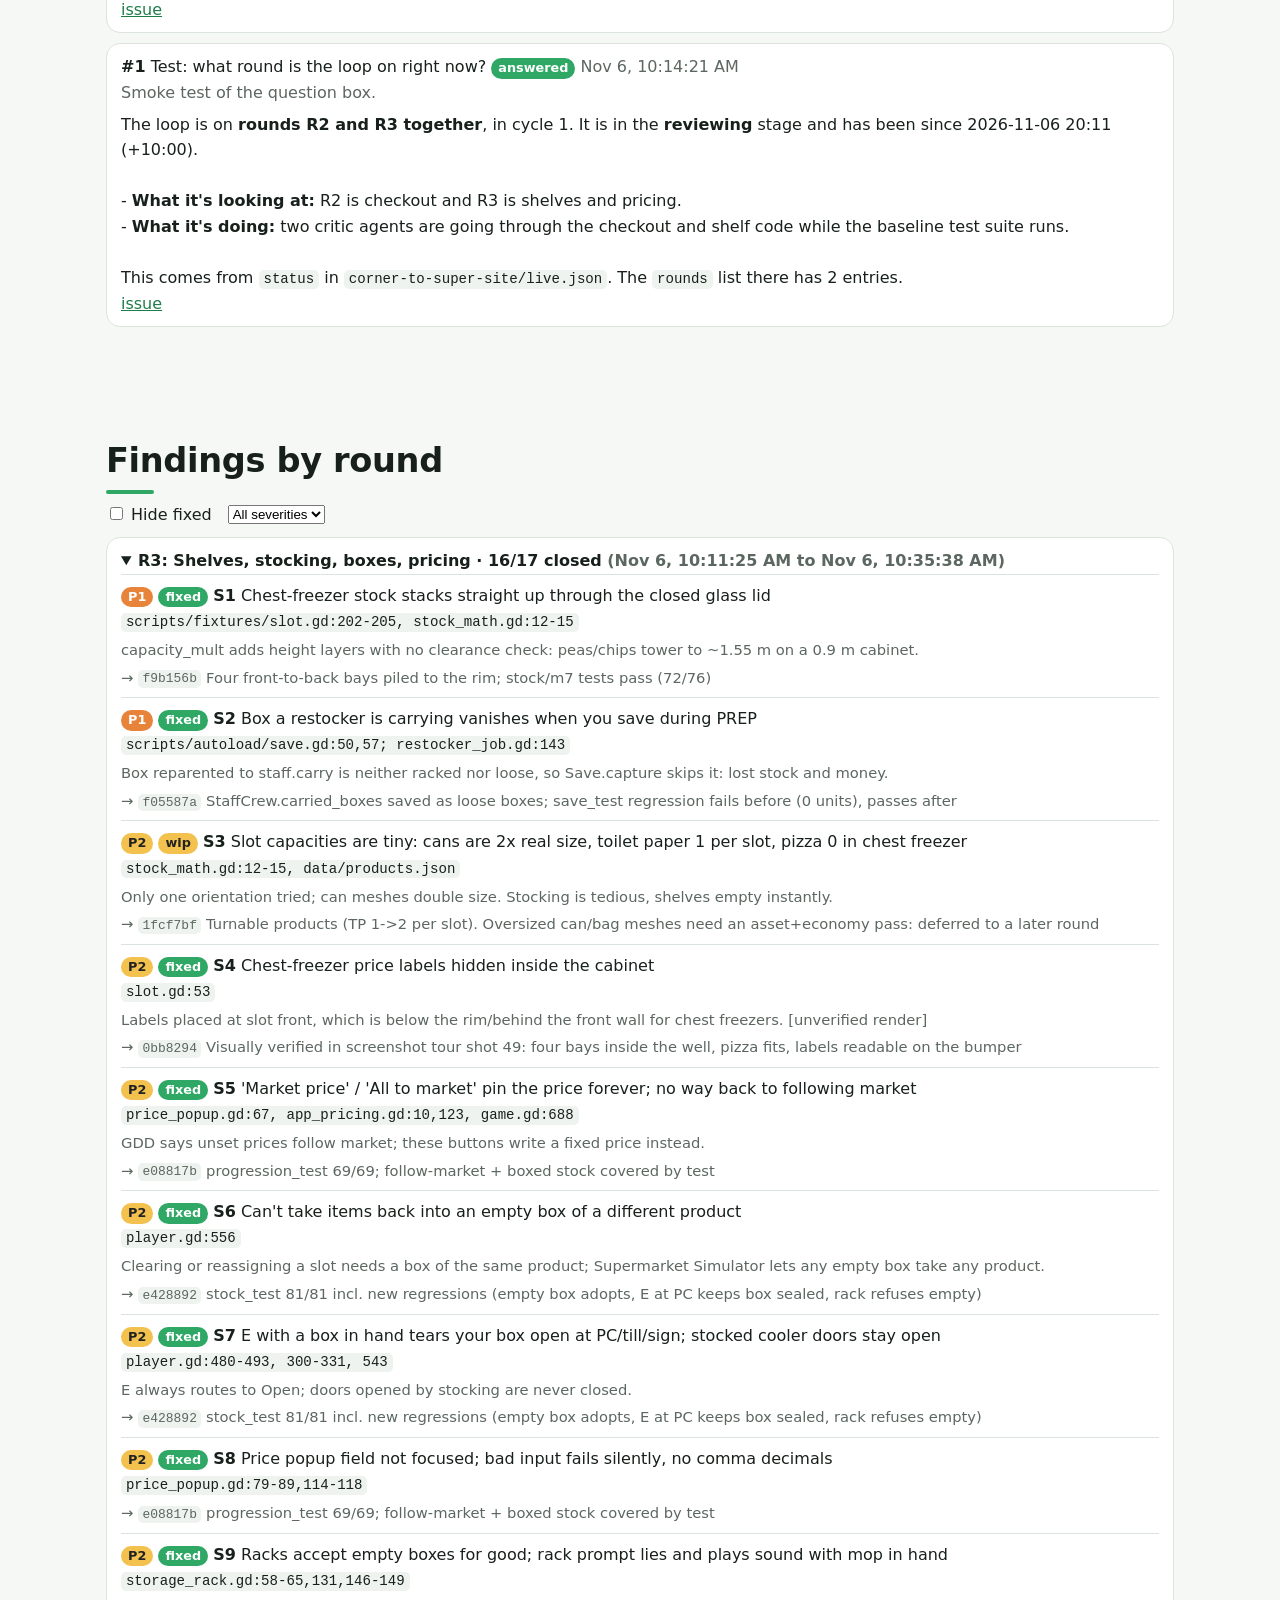
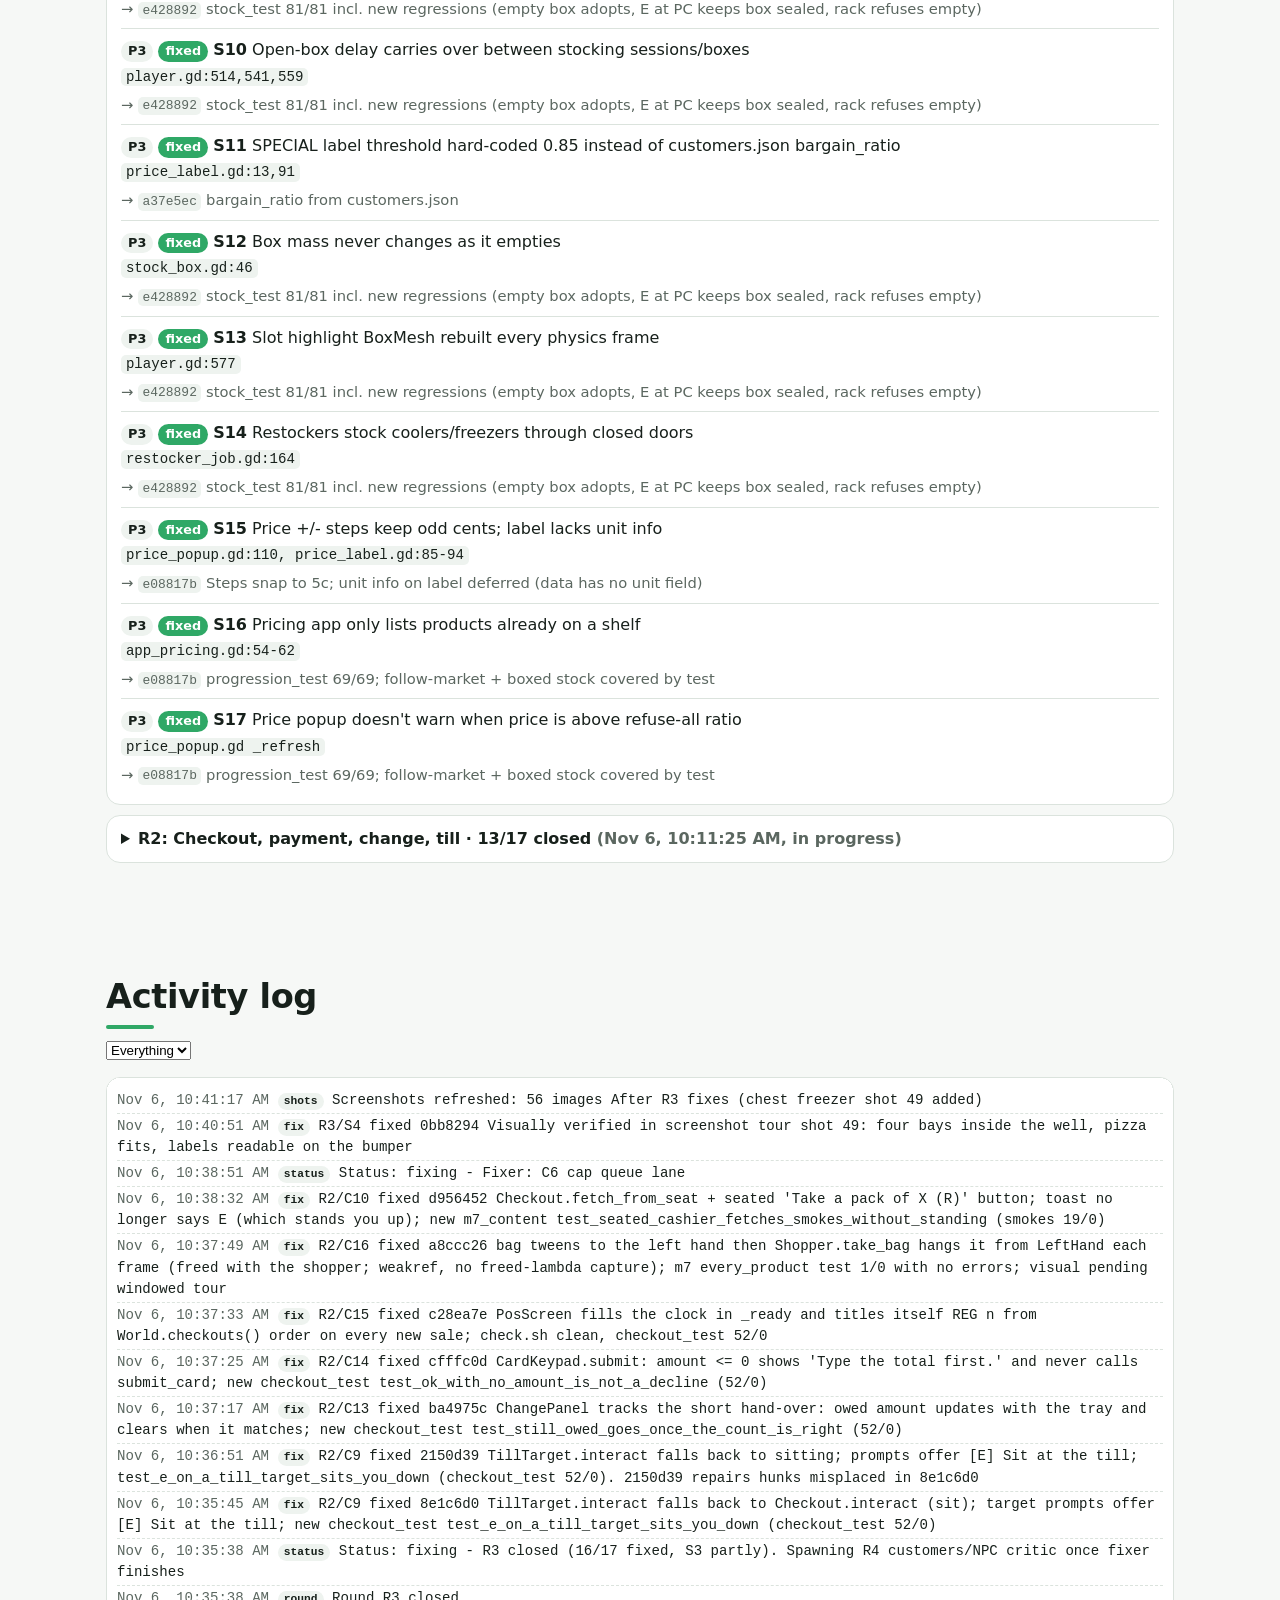
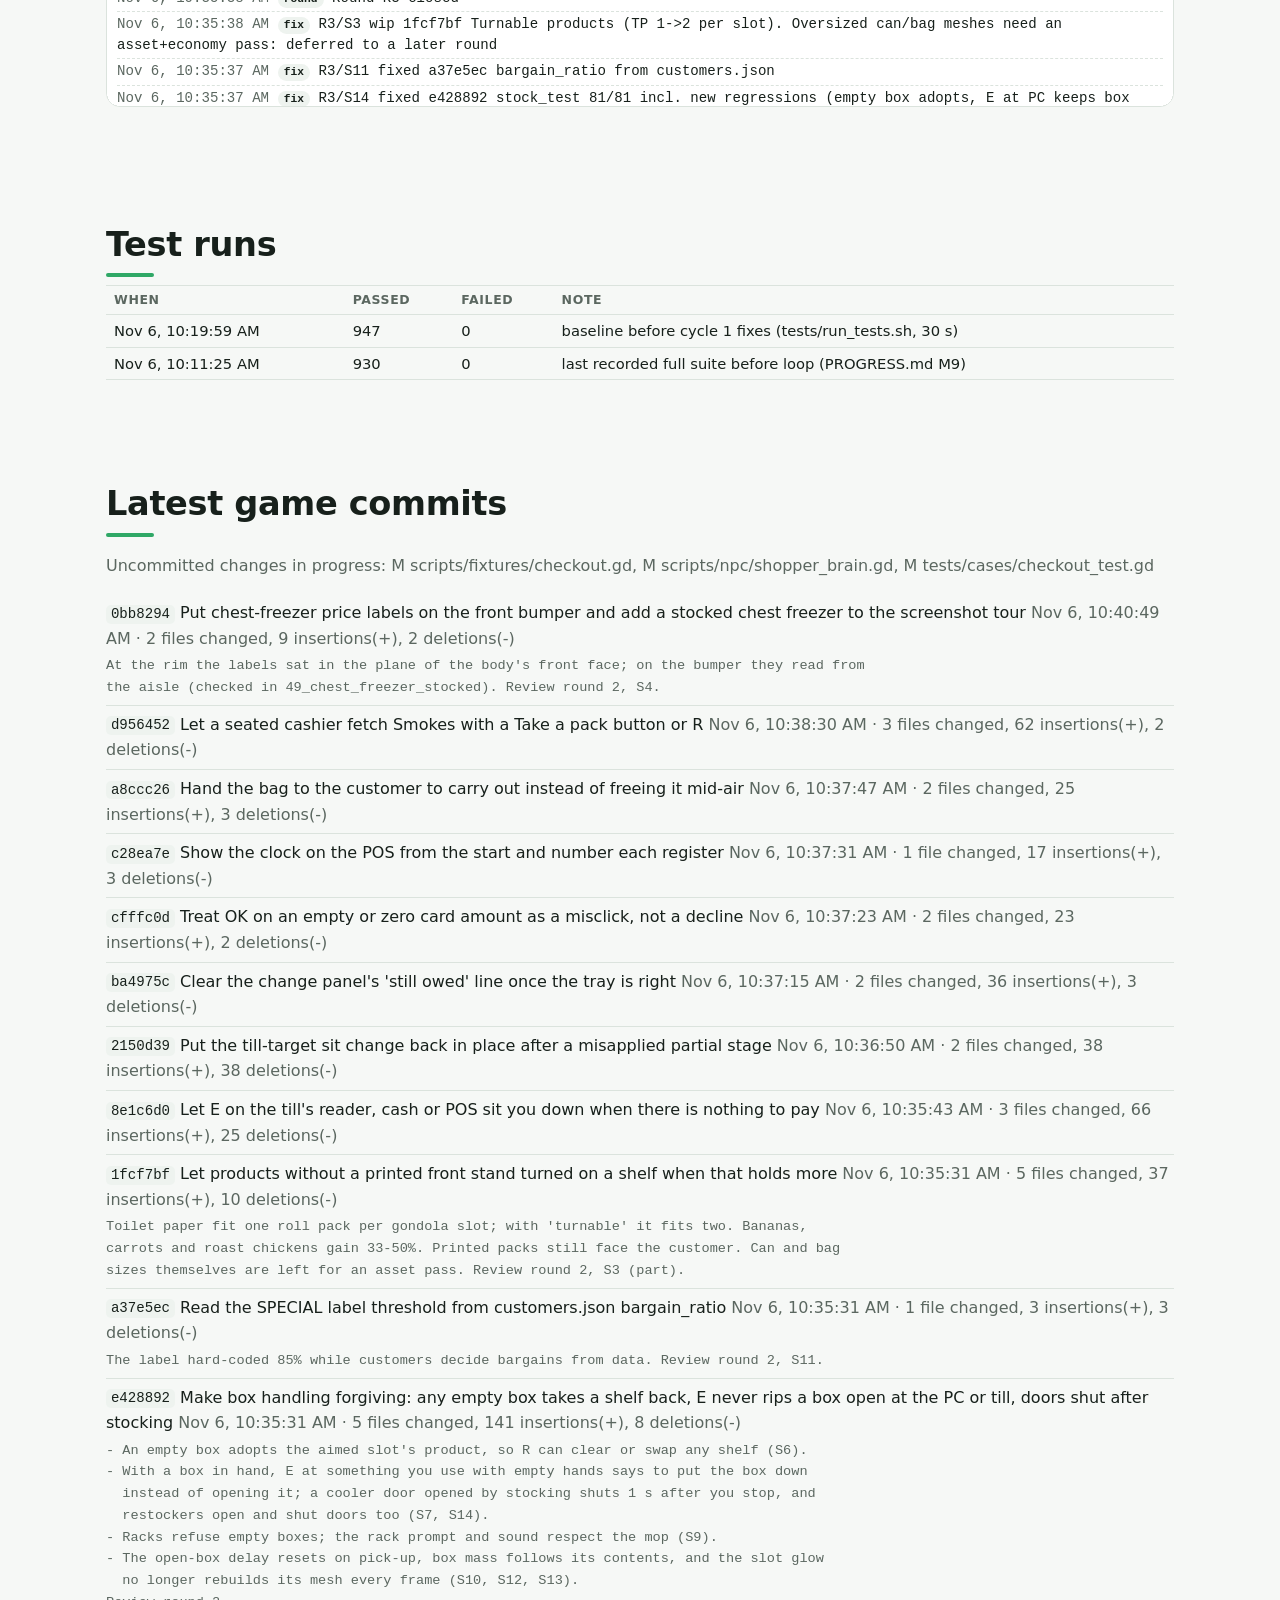
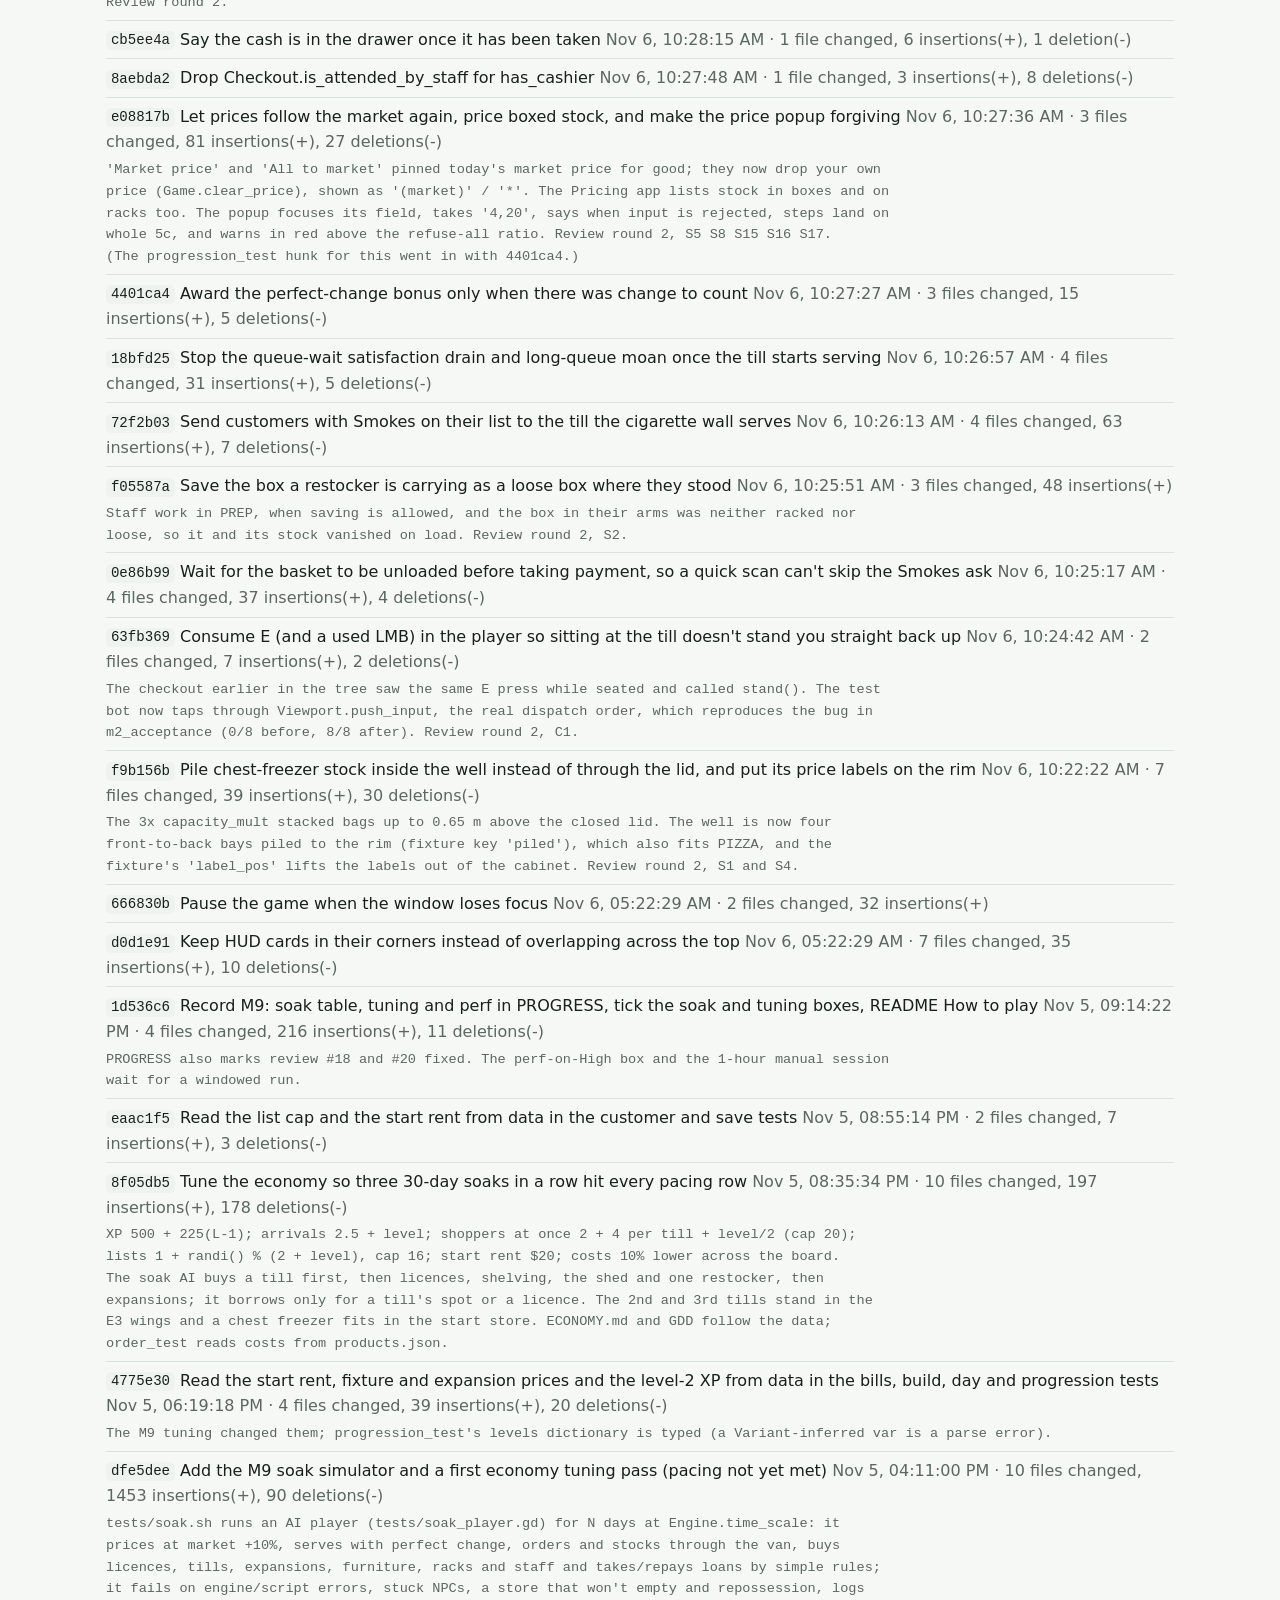
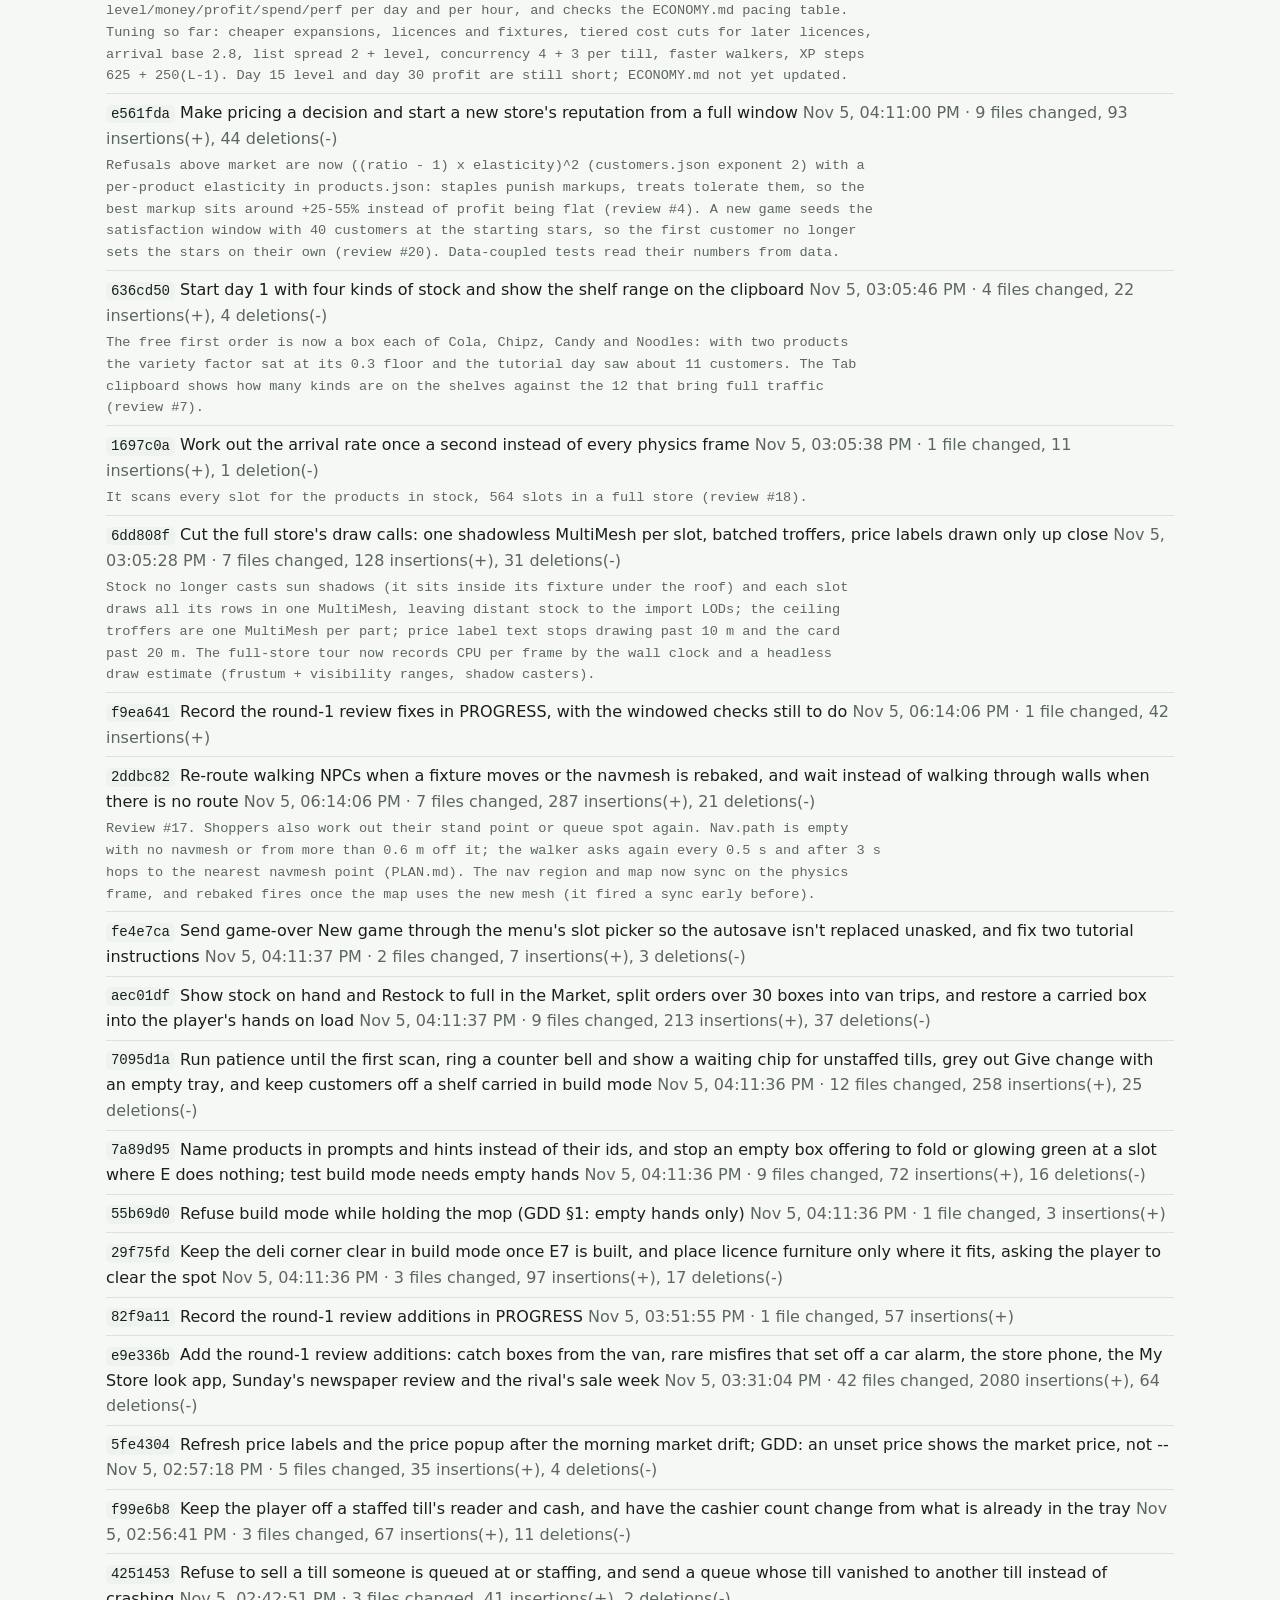
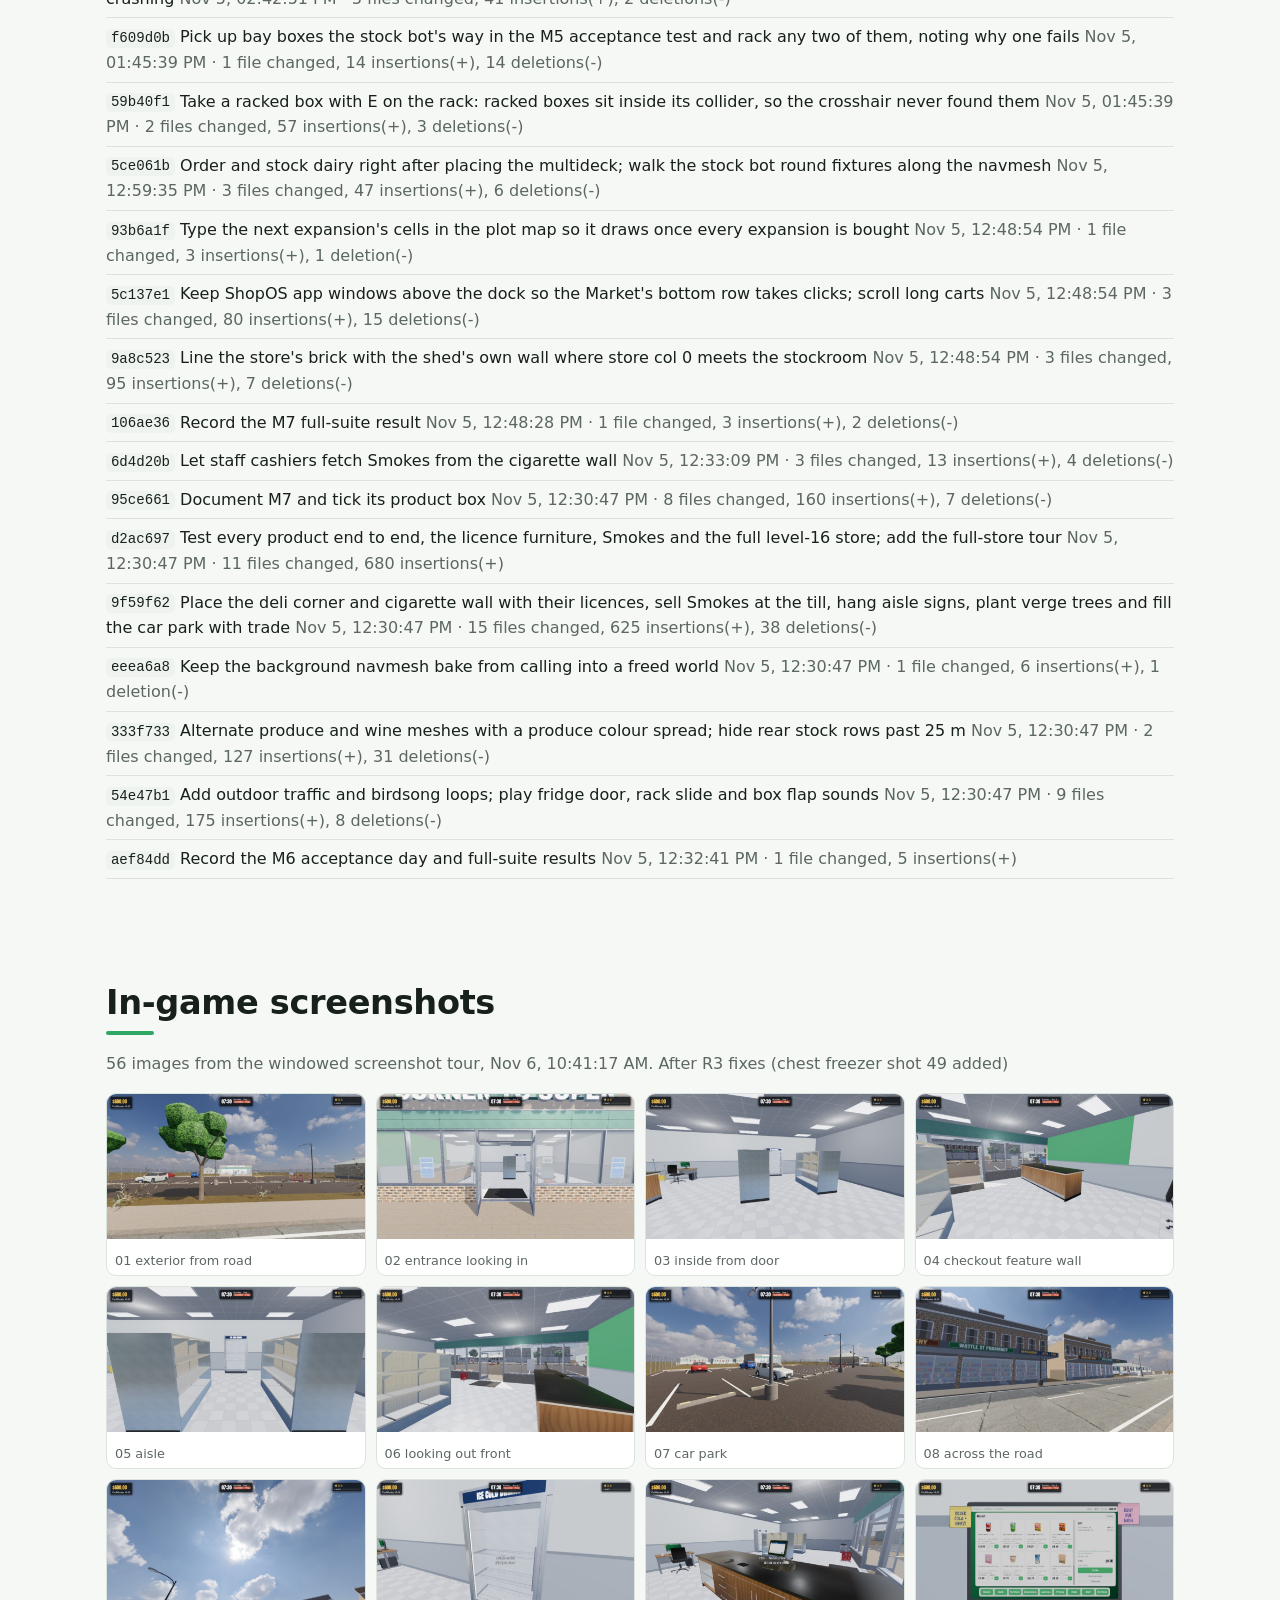
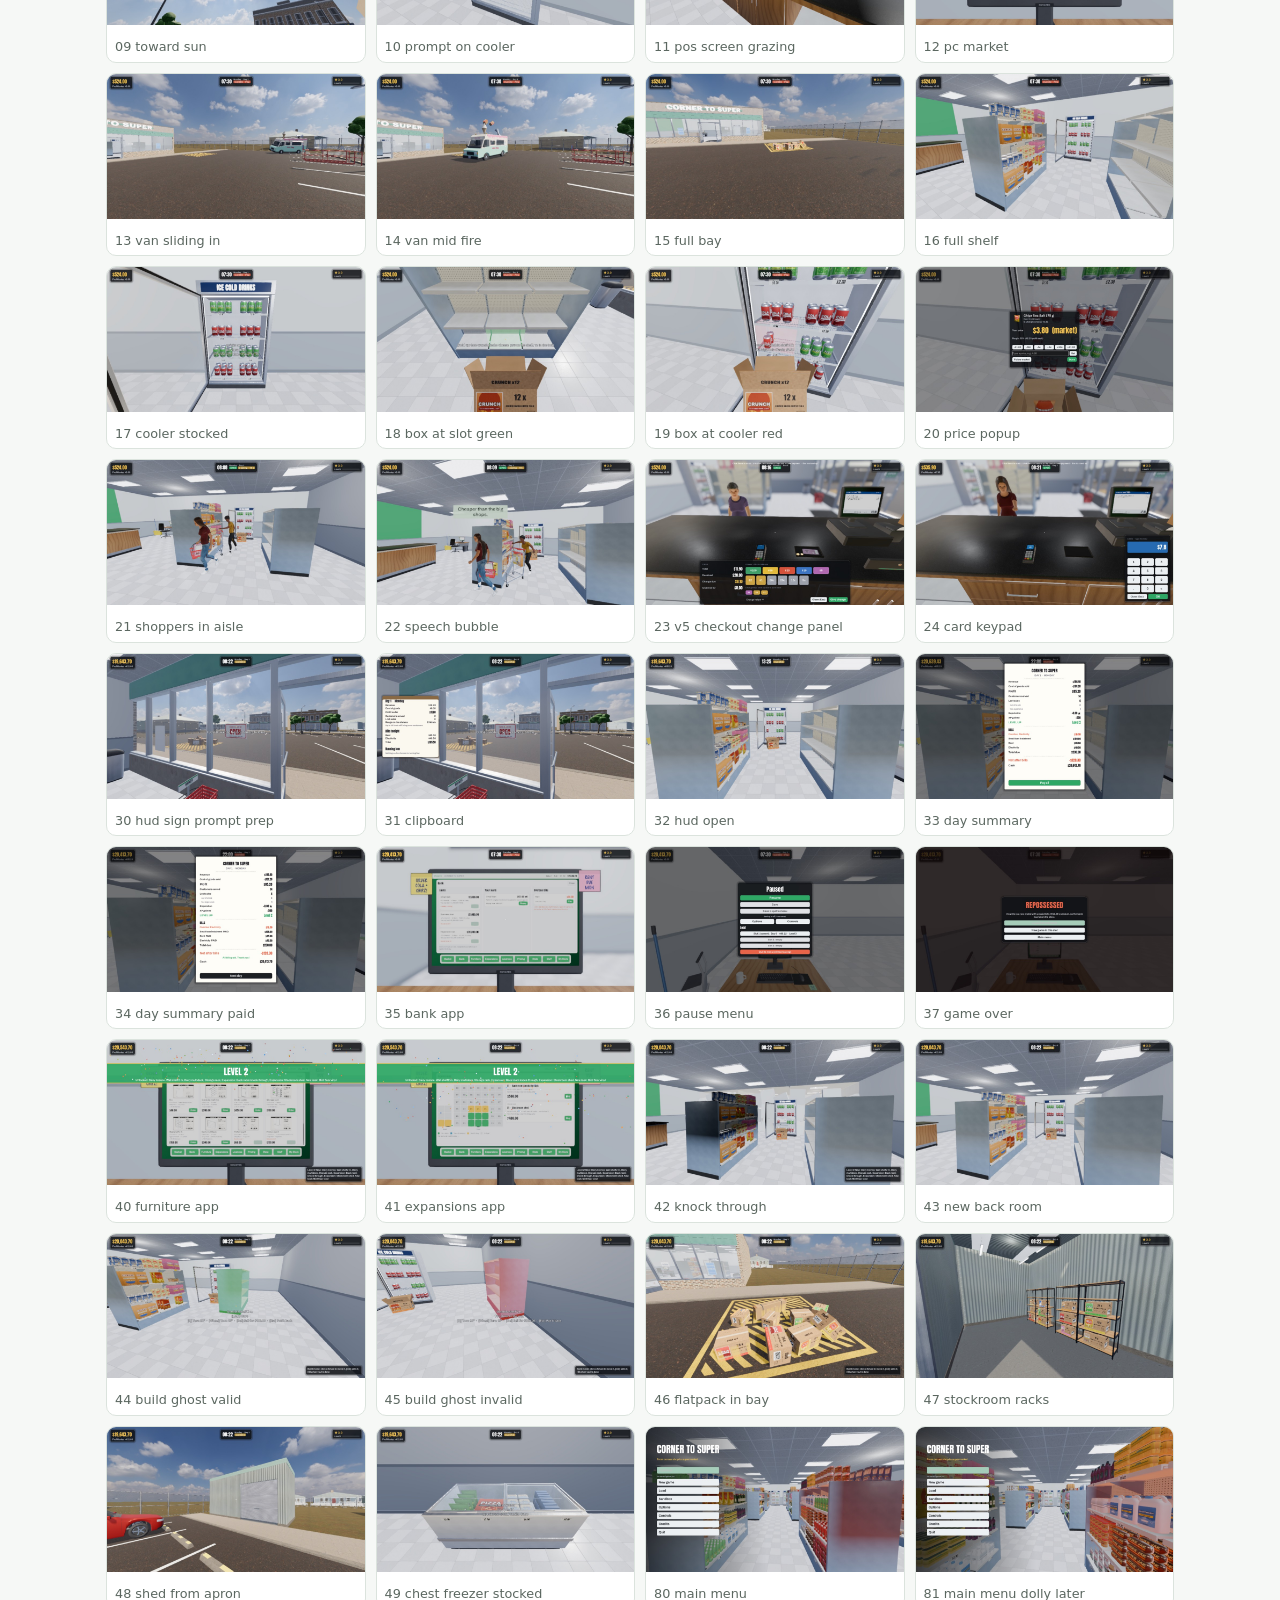
==== commit 86a4001b: "Add an in-game screenshots section to the live page" ====
--- a/live.html
+++ b/live.html
@@ -19,6 +19,7 @@
     <a href="#log">Activity log</a>
     <a href="#tests">Tests</a>
     <a href="#commits">Game commits</a>
+    <a href="#shots">Screenshots</a>
     <a href="#machine">Machine</a>
     <a href="index.html">Build log</a>
   </nav>
@@ -69,6 +70,11 @@
   <p class="muted" id="dirty"></p>
   <div id="commitList"></div>
 </section>
+<section id="shots">
+  <h2>In-game screenshots</h2>
+  <p class="muted" id="shotsNote"></p>
+  <div id="shotGrid" class="shotgrid"></div>
+</section>
 <section id="machine">
   <h2>Machine</h2>
   <div class="cards" id="machineCards"></div>
--- a/live.css
+++ b/live.css
@@ -36,3 +36,7 @@
 .askbox button { font: inherit; font-weight: 600; padding: 6px 18px; border: 0; border-radius: 10px; background: var(--green); color: #fff; cursor: pointer; }
 .qa { background: var(--surface); border: 1px solid var(--line); border-radius: var(--radius); padding: 10px 14px; margin: 10px 0; }
 .qa .answer { white-space: pre-wrap; margin-top: 6px; }
+.shotgrid { display: grid; grid-template-columns: repeat(auto-fill, minmax(240px, 1fr)); gap: 10px; }
+.shotgrid figure { margin: 0; background: var(--surface); border: 1px solid var(--line); border-radius: 10px; overflow: hidden; }
+.shotgrid img { width: 100%; display: block; }
+.shotgrid figcaption { font-size: .8em; padding: 4px 8px; color: var(--muted); }
